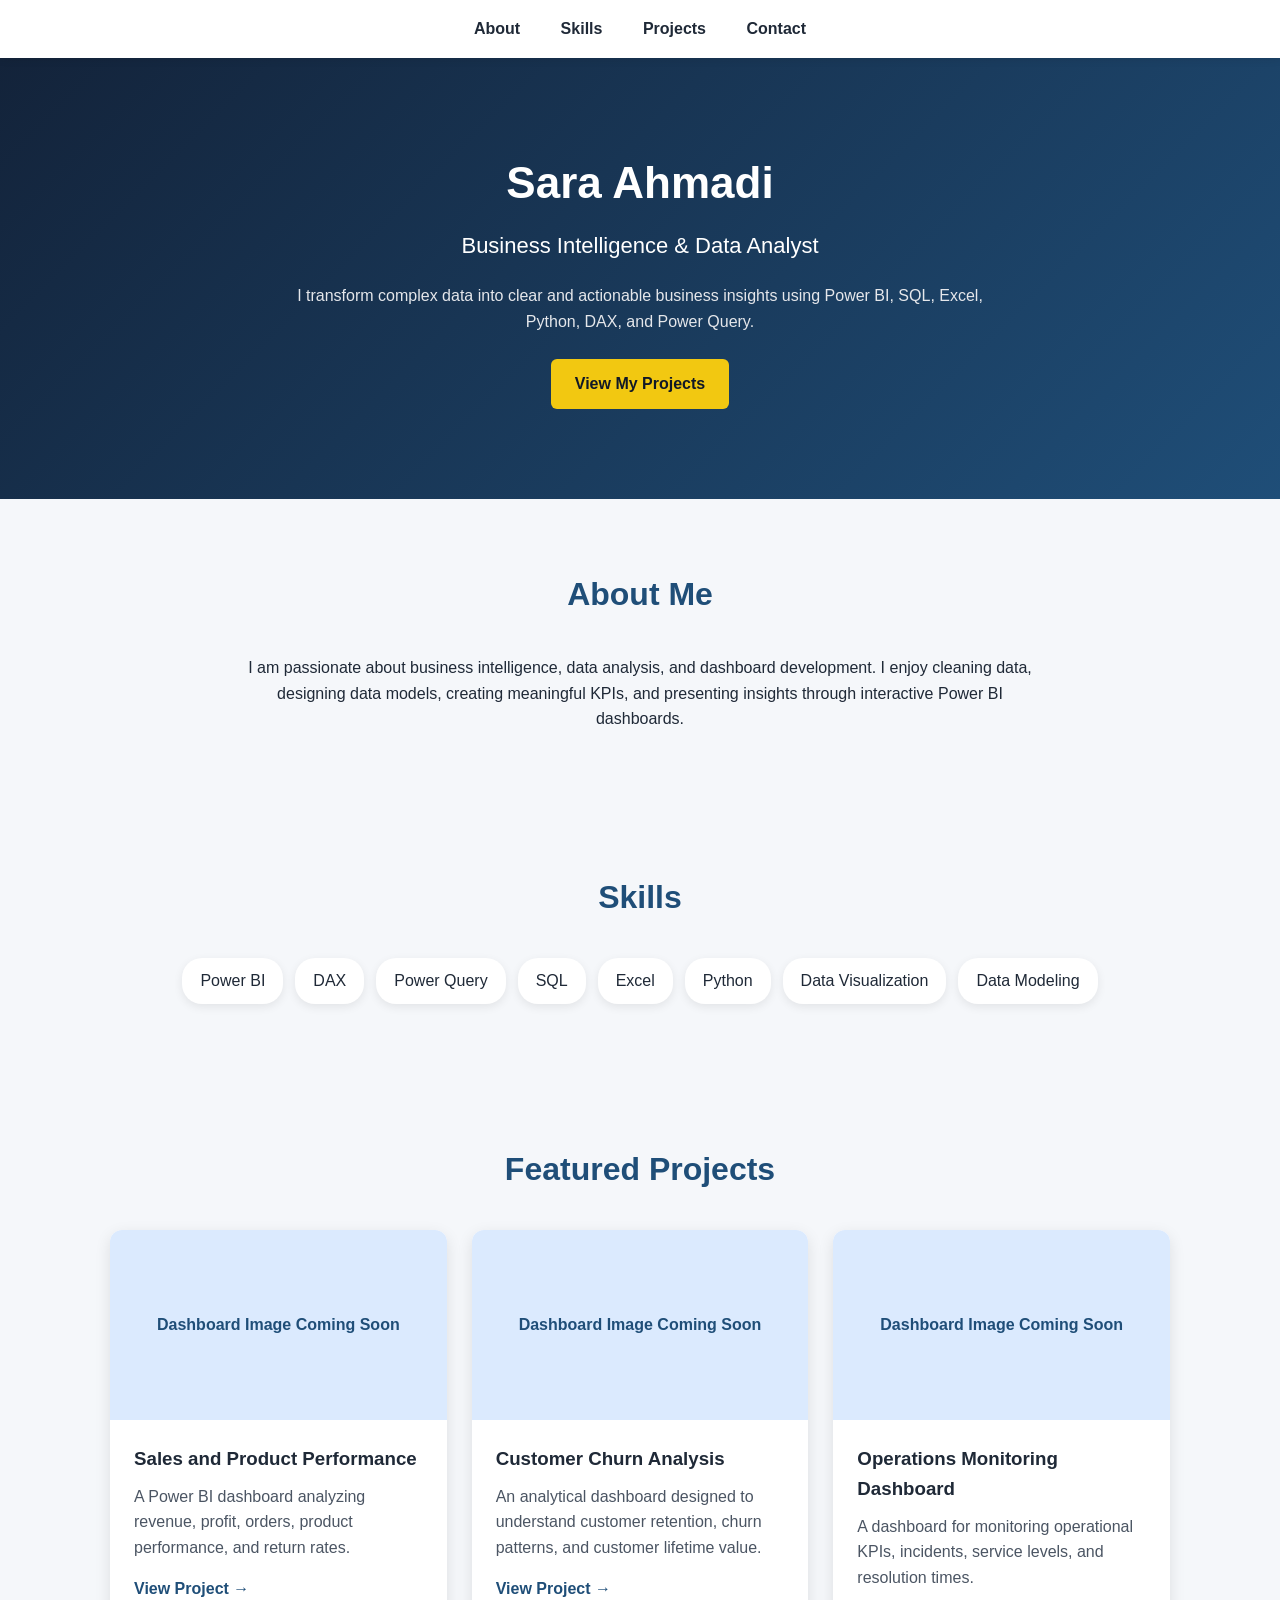
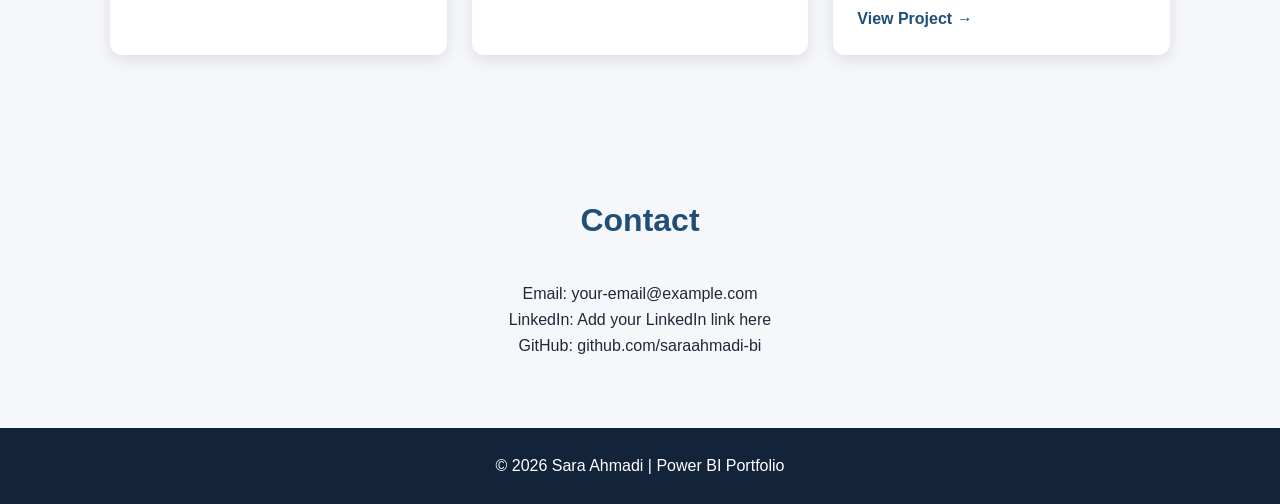
==== index.html @ d322aa4c "Add files via upload" ====
<!DOCTYPE html>
<html lang="en">
<head>
  <meta charset="UTF-8" />
  <meta name="viewport" content="width=device-width, initial-scale=1.0" />

  <title>Sara Ahmadi | Power BI Portfolio</title>

  <style>
    * {
      box-sizing: border-box;
      margin: 0;
      padding: 0;
    }

    body {
      font-family: Arial, sans-serif;
      line-height: 1.6;
      background: #f5f7fa;
      color: #1f2937;
    }

    header {
      background: linear-gradient(135deg, #13233a, #1f4e78);
      color: white;
      text-align: center;
      padding: 90px 20px;
    }

    header h1 {
      font-size: 44px;
      margin-bottom: 10px;
    }

    header h2 {
      font-size: 22px;
      font-weight: normal;
      margin-bottom: 20px;
    }

    header p {
      max-width: 700px;
      margin: auto;
      color: #e5e7eb;
    }

    .button {
      display: inline-block;
      margin-top: 25px;
      padding: 12px 24px;
      background: #f2c811;
      color: #111827;
      text-decoration: none;
      border-radius: 6px;
      font-weight: bold;
    }

    nav {
      background: white;
      padding: 16px;
      text-align: center;
      position: sticky;
      top: 0;
      box-shadow: 0 2px 8px rgba(0, 0, 0, 0.08);
    }

    nav a {
      color: #1f2937;
      text-decoration: none;
      margin: 0 18px;
      font-weight: bold;
    }

    section {
      max-width: 1100px;
      margin: auto;
      padding: 70px 20px;
    }

    section h2 {
      text-align: center;
      font-size: 32px;
      margin-bottom: 35px;
      color: #1f4e78;
    }

    .about {
      max-width: 800px;
      margin: auto;
      text-align: center;
    }

    .skills {
      display: flex;
      flex-wrap: wrap;
      justify-content: center;
      gap: 12px;
    }

    .skill {
      background: white;
      padding: 10px 18px;
      border-radius: 20px;
      box-shadow: 0 3px 10px rgba(0, 0, 0, 0.08);
    }

    .projects {
      display: grid;
      grid-template-columns: repeat(auto-fit, minmax(280px, 1fr));
      gap: 25px;
    }

    .project-card {
      background: white;
      border-radius: 12px;
      overflow: hidden;
      box-shadow: 0 5px 16px rgba(0, 0, 0, 0.1);
      transition: transform 0.2s;
    }

    .project-card:hover {
      transform: translateY(-5px);
    }

    .project-image {
      height: 190px;
      background: #dbeafe;
      display: flex;
      align-items: center;
      justify-content: center;
      color: #1f4e78;
      font-weight: bold;
    }

    .project-content {
      padding: 24px;
    }

    .project-content h3 {
      margin-bottom: 10px;
    }

    .project-content p {
      margin-bottom: 15px;
      color: #4b5563;
    }

    .project-link {
      color: #1f4e78;
      text-decoration: none;
      font-weight: bold;
    }

    .contact {
      text-align: center;
    }

    footer {
      background: #13233a;
      color: white;
      text-align: center;
      padding: 25px;
    }

    @media (max-width: 600px) {
      header h1 {
        font-size: 34px;
      }

      nav a {
        display: inline-block;
        margin: 7px;
      }
    }
  </style>
</head>

<body>

  <nav>
    <a href="#about">About</a>
    <a href="#skills">Skills</a>
    <a href="#projects">Projects</a>
    <a href="#contact">Contact</a>
  </nav>

  <header>
    <h1>Sara Ahmadi</h1>
    <h2>Business Intelligence & Data Analyst</h2>

    <p>
      I transform complex data into clear and actionable business insights
      using Power BI, SQL, Excel, Python, DAX, and Power Query.
    </p>

    <a class="button" href="#projects">View My Projects</a>
  </header>

  <section id="about">
    <h2>About Me</h2>

    <div class="about">
      <p>
        I am passionate about business intelligence, data analysis, and
        dashboard development. I enjoy cleaning data, designing data models,
        creating meaningful KPIs, and presenting insights through interactive
        Power BI dashboards.
      </p>
    </div>
  </section>

  <section id="skills">
    <h2>Skills</h2>

    <div class="skills">
      <span class="skill">Power BI</span>
      <span class="skill">DAX</span>
      <span class="skill">Power Query</span>
      <span class="skill">SQL</span>
      <span class="skill">Excel</span>
      <span class="skill">Python</span>
      <span class="skill">Data Visualization</span>
      <span class="skill">Data Modeling</span>
    </div>
  </section>

  <section id="projects">
    <h2>Featured Projects</h2>

    <div class="projects">

      <div class="project-card">
        <div class="project-image">
          Dashboard Image Coming Soon
        </div>

        <div class="project-content">
          <h3>Sales and Product Performance</h3>

          <p>
            A Power BI dashboard analyzing revenue, profit, orders,
            product performance, and return rates.
          </p>

          <a class="project-link" href="#">
            View Project →
          </a>
        </div>
      </div>

      <div class="project-card">
        <div class="project-image">
          Dashboard Image Coming Soon
        </div>

        <div class="project-content">
          <h3>Customer Churn Analysis</h3>

          <p>
            An analytical dashboard designed to understand customer retention,
            churn patterns, and customer lifetime value.
          </p>

          <a class="project-link" href="#">
            View Project →
          </a>
        </div>
      </div>

      <div class="project-card">
        <div class="project-image">
          Dashboard Image Coming Soon
        </div>

        <div class="project-content">
          <h3>Operations Monitoring Dashboard</h3>

          <p>
            A dashboard for monitoring operational KPIs, incidents,
            service levels, and resolution times.
          </p>

          <a class="project-link" href="#">
            View Project →
          </a>
        </div>
      </div>

    </div>
  </section>

  <section id="contact">
    <h2>Contact</h2>

    <div class="contact">
      <p>Email: your-email@example.com</p>
      <p>LinkedIn: Add your LinkedIn link here</p>
      <p>GitHub: github.com/saraahmadi-bi</p>
    </div>
  </section>

  <footer>
    <p>© 2026 Sara Ahmadi | Power BI Portfolio</p>
  </footer>

</body>
</html>
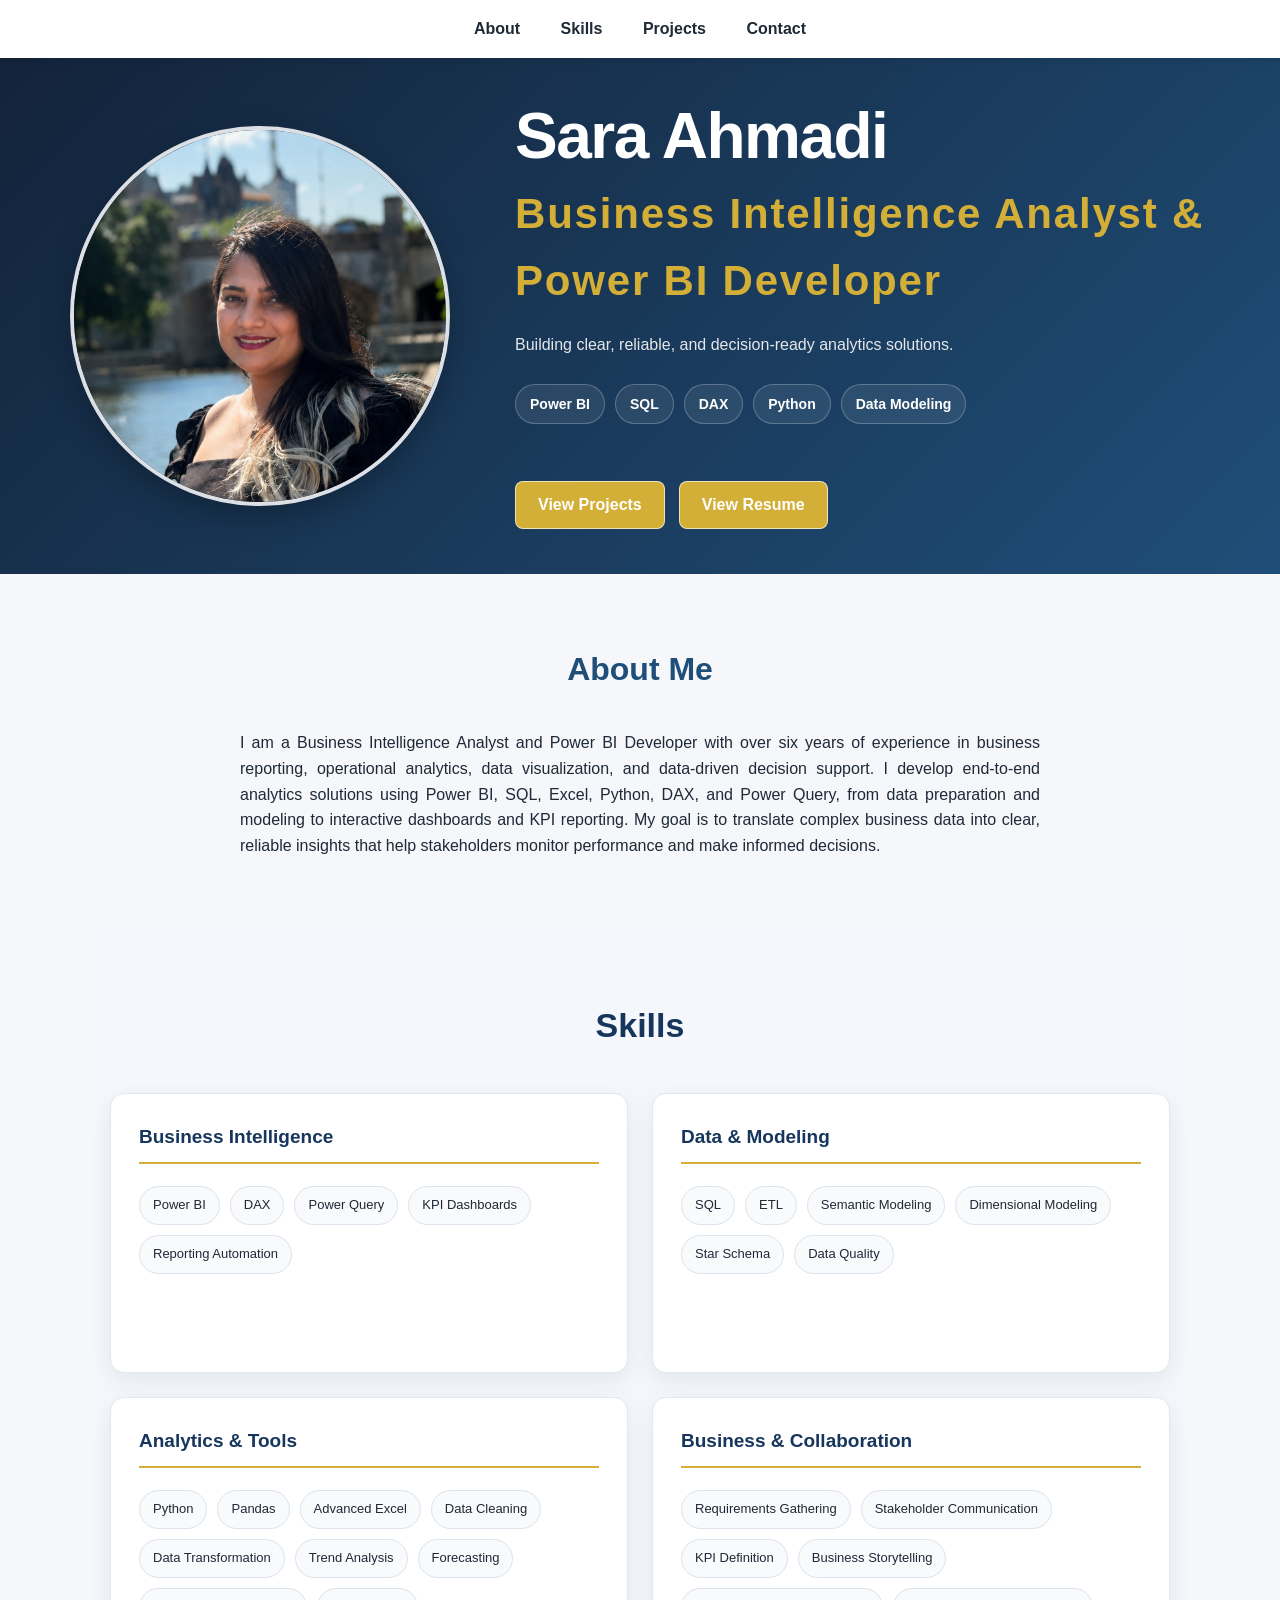
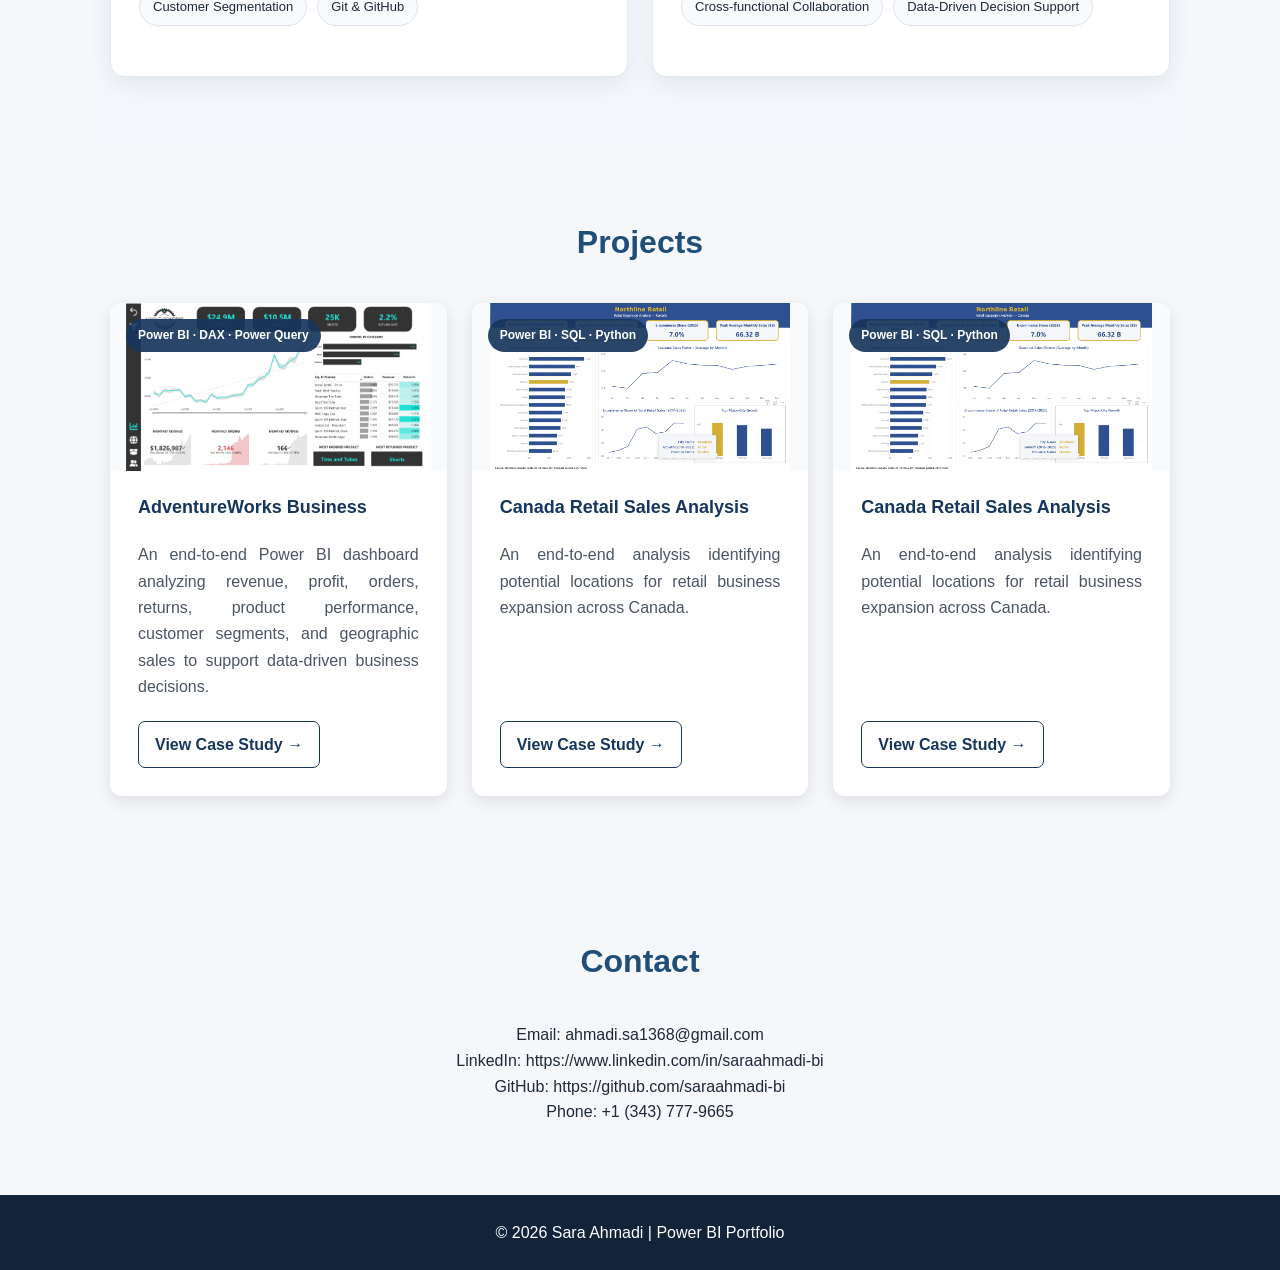
==== commit 9162bb8f: "Update portfolio design and add featured projects" ====
--- a/index.html
+++ b/index.html
@@ -3,176 +3,8 @@
 <head>
   <meta charset="UTF-8" />
   <meta name="viewport" content="width=device-width, initial-scale=1.0" />
-
+  <link rel="stylesheet" href="css/style.css">
   <title>Sara Ahmadi | Power BI Portfolio</title>
-
-  <style>
-    * {
-      box-sizing: border-box;
-      margin: 0;
-      padding: 0;
-    }
-
-    body {
-      font-family: Arial, sans-serif;
-      line-height: 1.6;
-      background: #f5f7fa;
-      color: #1f2937;
-    }
-
-    header {
-      background: linear-gradient(135deg, #13233a, #1f4e78);
-      color: white;
-      text-align: center;
-      padding: 90px 20px;
-    }
-
-    header h1 {
-      font-size: 44px;
-      margin-bottom: 10px;
-    }
-
-    header h2 {
-      font-size: 22px;
-      font-weight: normal;
-      margin-bottom: 20px;
-    }
-
-    header p {
-      max-width: 700px;
-      margin: auto;
-      color: #e5e7eb;
-    }
-
-    .button {
-      display: inline-block;
-      margin-top: 25px;
-      padding: 12px 24px;
-      background: #f2c811;
-      color: #111827;
-      text-decoration: none;
-      border-radius: 6px;
-      font-weight: bold;
-    }
-
-    nav {
-      background: white;
-      padding: 16px;
-      text-align: center;
-      position: sticky;
-      top: 0;
-      box-shadow: 0 2px 8px rgba(0, 0, 0, 0.08);
-    }
-
-    nav a {
-      color: #1f2937;
-      text-decoration: none;
-      margin: 0 18px;
-      font-weight: bold;
-    }
-
-    section {
-      max-width: 1100px;
-      margin: auto;
-      padding: 70px 20px;
-    }
-
-    section h2 {
-      text-align: center;
-      font-size: 32px;
-      margin-bottom: 35px;
-      color: #1f4e78;
-    }
-
-    .about {
-      max-width: 800px;
-      margin: auto;
-      text-align: center;
-    }
-
-    .skills {
-      display: flex;
-      flex-wrap: wrap;
-      justify-content: center;
-      gap: 12px;
-    }
-
-    .skill {
-      background: white;
-      padding: 10px 18px;
-      border-radius: 20px;
-      box-shadow: 0 3px 10px rgba(0, 0, 0, 0.08);
-    }
-
-    .projects {
-      display: grid;
-      grid-template-columns: repeat(auto-fit, minmax(280px, 1fr));
-      gap: 25px;
-    }
-
-    .project-card {
-      background: white;
-      border-radius: 12px;
-      overflow: hidden;
-      box-shadow: 0 5px 16px rgba(0, 0, 0, 0.1);
-      transition: transform 0.2s;
-    }
-
-    .project-card:hover {
-      transform: translateY(-5px);
-    }
-
-    .project-image {
-      height: 190px;
-      background: #dbeafe;
-      display: flex;
-      align-items: center;
-      justify-content: center;
-      color: #1f4e78;
-      font-weight: bold;
-    }
-
-    .project-content {
-      padding: 24px;
-    }
-
-    .project-content h3 {
-      margin-bottom: 10px;
-    }
-
-    .project-content p {
-      margin-bottom: 15px;
-      color: #4b5563;
-    }
-
-    .project-link {
-      color: #1f4e78;
-      text-decoration: none;
-      font-weight: bold;
-    }
-
-    .contact {
-      text-align: center;
-    }
-
-    footer {
-      background: #13233a;
-      color: white;
-      text-align: center;
-      padding: 25px;
-    }
-
-    @media (max-width: 600px) {
-      header h1 {
-        font-size: 34px;
-      }
-
-      nav a {
-        display: inline-block;
-        margin: 7px;
-      }
-    }
-  </style>
 </head>
 
 <body>
@@ -184,107 +16,268 @@
     <a href="#contact">Contact</a>
   </nav>
 
-  <header>
-    <h1>Sara Ahmadi</h1>
-    <h2>Business Intelligence & Data Analyst</h2>
-
-    <p>
-      I transform complex data into clear and actionable business insights
-      using Power BI, SQL, Excel, Python, DAX, and Power Query.
-    </p>
-
-    <a class="button" href="#projects">View My Projects</a>
-  </header>
+<header class="hero">
+  <div class="hero-container">
+
+    <div class="hero-image">
+      <img
+        src="assets/images/profile.png"
+        alt="Sara Ahmadi"
+      >
+    </div>
+
+    <div class="hero-content">
+  
+
+  <!-- <h1>Sara Ahmadi</h1>
+
+    <span class="hero-label">Business Intelligence Analyst & Power BI Developer</span>
+  <p class="hero-description">
+    I am a Business Intelligence professional with 6+ years of experience
+    transforming operational, product, sales, and customer data into clear,
+    decision-ready insights.
+  </p>
+
+  <p class="hero-description secondary">
+    I build automated Power BI dashboards, semantic models, DAX measures,
+    and reliable reporting solutions using SQL, Excel, Python, and Power Query.
+  </p>
+
+  <div class="hero-skills">
+    <span>Power BI</span>
+    <span>SQL</span>
+    <span>DAX</span>
+    <span>Python</span>
+    <span>Data Modeling</span>
+  </div> -->
+<h1>Sara Ahmadi</h1>
+
+    <span class="hero-label">Business Intelligence Analyst & Power BI Developer</span>
+
+  <p class="hero-tagline">
+    Building clear, reliable, and decision-ready analytics solutions.
+  </p>
+
+ <!--  <div class="hero-contact">
+    <a href="mailto:your-email@example.com">
+      Email
+    </a>
+
+    <a
+      href="YOUR_LINKEDIN_URL"
+      target="_blank"
+      rel="noopener noreferrer"
+    >
+      LinkedIn
+    </a>
+
+    <a
+      href="https://github.com/saraahmadi-bi"
+      target="_blank"
+      rel="noopener noreferrer"
+    >
+      GitHub
+    </a>
+
+    <span>Ottawa, Canada</span>
+  </div>
+ -->
+  <div class="hero-skills">
+    <span>Power BI</span>
+    <span>SQL</span>
+    <span>DAX</span>
+    <span>Python</span>
+    <span>Data Modeling</span>
+  </div>
+  <div class="hero-actions">
+    <a class="button primary-button" href="#projects">
+      View Projects
+    </a>
+
+    <a
+      class="button secondary-button"
+      href="assets/resume/Sara-Ahmadi-Resume.pdf"
+      target="_blank"
+    >
+      View Resume
+    </a>
+  </div>
+</div>
+  </div>
+  
+</header>
 
   <section id="about">
     <h2>About Me</h2>
 
     <div class="about">
       <p>
-        I am passionate about business intelligence, data analysis, and
-        dashboard development. I enjoy cleaning data, designing data models,
-        creating meaningful KPIs, and presenting insights through interactive
-        Power BI dashboards.
+        I am a Business Intelligence Analyst and Power BI Developer with over
+  six years of experience in business reporting, operational analytics,
+  data visualization, and data-driven decision support. I develop end-to-end
+  analytics solutions using Power BI, SQL, Excel, Python, DAX, and Power Query,
+  from data preparation and modeling to interactive dashboards and KPI reporting.
+  My goal is to translate complex business data into clear, reliable insights
+  that help stakeholders monitor performance and make informed decisions.
       </p>
     </div>
   </section>
 
-  <section id="skills">
-    <h2>Skills</h2>
-
-    <div class="skills">
-      <span class="skill">Power BI</span>
-      <span class="skill">DAX</span>
-      <span class="skill">Power Query</span>
-      <span class="skill">SQL</span>
-      <span class="skill">Excel</span>
-      <span class="skill">Python</span>
-      <span class="skill">Data Visualization</span>
-      <span class="skill">Data Modeling</span>
-    </div>
-  </section>
+<section id="skills">
+  <h2>Skills</h2>
+
+  <div class="skill-grid" >
+    <div class="skill-category">
+      <h3>Business Intelligence</h3>
+
+      <div class="skill-list">
+        <span>Power BI</span>
+        <span>DAX</span>
+        <span>Power Query</span>
+        <span>KPI Dashboards</span>
+        <span>Reporting Automation</span>
+      </div>
+    </div>
+
+    <div class="skill-category">
+      <h3>Data & Modeling</h3>
+
+      <div class="skill-list">
+        <span>SQL</span>
+        <span>ETL</span>
+        <span>Semantic Modeling</span>
+        <span>Dimensional Modeling</span>
+        <span>Star Schema</span>
+        <span>Data Quality</span>
+      </div>
+    </div>
+
+     <div class="skill-category">
+    <h3>Analytics & Tools</h3>
+
+    <div class="skill-list">
+      <span>Python</span>
+      <span>Pandas</span>
+      <span>Advanced Excel</span>
+      <span>Data Cleaning</span>
+      <span>Data Transformation</span>
+      <span>Trend Analysis</span>
+      <span>Forecasting</span>
+      <span>Customer Segmentation</span>
+      <span>Git & GitHub</span>
+    </div>
+  </div>
+
+  <div class="skill-category">
+    <h3>Business & Collaboration</h3>
+
+    <div class="skill-list">
+      <span>Requirements Gathering</span>
+      <span>Stakeholder Communication</span>
+      <span>KPI Definition</span>
+      <span>Business Storytelling</span>
+      <span>Cross-functional Collaboration</span>
+      <span>Data-Driven Decision Support</span>
+    </div>
+  </div>
+  </div>
+</section>
 
   <section id="projects">
-    <h2>Featured Projects</h2>
+    <h2>Projects</h2>
 
     <div class="projects">
-
-      <div class="project-card">
-        <div class="project-image">
-          Dashboard Image Coming Soon
-        </div>
+       <article class="project-card">
+        <a
+          class="project-preview"
+          href="projects/canada-retail-sales.html"
+        >
+          <img
+            src="assets/images/Advanture.png"
+            alt="Canada Retail Sales Power BI dashboard"
+          >
+
+          <span class="project-type">Power BI · DAX · Power Query</span>
+        </a>
 
         <div class="project-content">
-          <h3>Sales and Product Performance</h3>
-
-          <p>
-            A Power BI dashboard analyzing revenue, profit, orders,
-            product performance, and return rates.
+          <h3> AdventureWorks Business</h3>
+
+          <p lang="en">
+            An end-to-end Power BI dashboard analyzing revenue, profit, orders,
+returns, product performance, customer segments, and geographic sales
+to support data-driven business decisions.
           </p>
 
-          <a class="project-link" href="#">
-            View Project →
+          <a
+            class="project-link"
+            href="projects/canada-retail-sales.html"
+          >
+            View Case Study →
           </a>
         </div>
-      </div>
-
-      <div class="project-card">
-        <div class="project-image">
-          Dashboard Image Coming Soon
-        </div>
+      </article>
+      <article class="project-card">
+        <a
+          class="project-preview"
+          href="projects/canada-retail-sales.html"
+        >
+          <img
+            src="assets/images/power-bi-dashboard.png"
+            alt="Canada Retail Sales Power BI dashboard"
+          >
+
+          <span class="project-type">Power BI · SQL · Python</span>
+        </a>
 
         <div class="project-content">
-          <h3>Customer Churn Analysis</h3>
+          <h3>Canada Retail Sales Analysis</h3>
 
           <p>
-            An analytical dashboard designed to understand customer retention,
-            churn patterns, and customer lifetime value.
+            An end-to-end analysis identifying potential locations for
+            retail business expansion across Canada.
           </p>
 
-          <a class="project-link" href="#">
-            View Project →
+          <a
+            class="project-link"
+            href="projects/canada-retail-sales.html"
+          >
+            View Case Study →
           </a>
         </div>
-      </div>
-
-      <div class="project-card">
-        <div class="project-image">
-          Dashboard Image Coming Soon
-        </div>
+      </article>
+     
+      <article class="project-card">
+        <a
+          class="project-preview"
+          href="projects/canada-retail-sales.html"
+        >
+          <img
+            src="assets/images/power-bi-dashboard.png"
+            alt="Canada Retail Sales Power BI dashboard"
+          >
+
+          <span class="project-type">Power BI · SQL · Python</span>
+        </a>
 
         <div class="project-content">
-          <h3>Operations Monitoring Dashboard</h3>
+          <h3>Canada Retail Sales Analysis</h3>
 
           <p>
-            A dashboard for monitoring operational KPIs, incidents,
-            service levels, and resolution times.
+            An end-to-end analysis identifying potential locations for
+            retail business expansion across Canada.
           </p>
 
-          <a class="project-link" href="#">
-            View Project →
+          <a
+            class="project-link"
+            href="projects/canada-retail-sales.html"
+          >
+            View Case Study →
           </a>
         </div>
-      </div>
+      </article>
+
+   
 
     </div>
   </section>
@@ -293,9 +286,10 @@
     <h2>Contact</h2>
 
     <div class="contact">
-      <p>Email: your-email@example.com</p>
-      <p>LinkedIn: Add your LinkedIn link here</p>
-      <p>GitHub: github.com/saraahmadi-bi</p>
+      <p>Email: ahmadi.sa1368@gmail.com</p>
+      <p>LinkedIn: https://www.linkedin.com/in/saraahmadi-bi</p>
+      <p>GitHub: https://github.com/saraahmadi-bi</p>
+      <p>Phone: +1 (343) 777-9665</p>
     </div>
   </section>
 
--- a/css/style.css
+++ b/css/style.css
@@ -0,0 +1,438 @@
+    * {
+      box-sizing: border-box;
+      margin: 0;
+      padding: 0;
+    }
+
+    body {
+      font-family: Arial, sans-serif;
+      line-height: 1.6;
+      background: #f5f7fa;
+      color: #1f2937;
+    }
+
+    header {
+      background: linear-gradient(135deg, #13233a, #1f4e78);
+      color: white;
+      text-align: center;
+      padding: 90px 20px;
+    }
+
+    header h1 {
+      font-size: 44px;
+      margin-bottom: 10px;
+    }
+
+    header h2 {
+      font-size: 22px;
+      font-weight: normal;
+      margin-bottom: 20px;
+    }
+
+    header p {
+/*       max-width: 700px;
+ */      margin: auto;
+      color: #e5e7eb;
+    }
+
+    .button {
+      display: inline-block;
+      margin-top: 25px;
+      padding: 12px 24px;
+      background: #f2c811;
+      color: #111827;
+      text-decoration: none;
+      border-radius: 6px;
+      font-weight: bold;
+    }
+
+    nav {
+      background: white;
+      padding: 16px;
+      text-align: center;
+      position: sticky;
+      top: 0;
+      box-shadow: 0 2px 8px rgba(0, 0, 0, 0.08);
+    }
+
+    nav a {
+      color: #1f2937;
+      text-decoration: none;
+      margin: 0 18px;
+      font-weight: bold;
+    }
+
+    section {
+      max-width: 1100px;
+      margin: auto;
+      padding: 70px 20px;
+    }
+
+    section h2 {
+      text-align: center;
+      font-size: 32px;
+      margin-bottom: 35px;
+      color: #1f4e78;
+    }
+
+    .about {
+      max-width: 800px;
+      margin: auto;
+      text-align: justify;
+    }
+
+ /*    .skills {
+      display: flex;
+      flex-wrap: wrap;
+      justify-content: center;
+      gap: 12px;
+    }
+
+    .skill {
+      background: white;
+      padding: 10px 18px;
+      border-radius: 20px;
+      box-shadow: 0 3px 10px rgba(0, 0, 0, 0.08);
+    } */
+#skills {
+  padding: 70px 20px;
+  background: #f4f7fb;
+}
+
+#skills h2 {
+  margin-bottom: 40px;
+  text-align: center;
+  color: #17365d;
+  font-size: 34px;
+}
+
+.skill-grid {
+  width: min(1100px, 100%);
+  margin: 0 auto;
+  display: grid;
+  grid-template-columns: repeat(3, 1fr);
+  gap: 24px;
+}
+
+.skill-category {
+  padding: 28px;
+  background: #ffffff;
+  border: 1px solid #e2e8f0;
+  border-radius: 14px;
+  box-shadow: 0 8px 24px rgba(15, 23, 42, 0.07);
+}
+
+.skill-category h3 {
+  margin-bottom: 22px;
+  color: #17365d;
+  font-size: 19px;
+}
+
+.skill-list {
+  display: flex;
+  flex-wrap: wrap;
+  gap: 10px;
+}
+
+.skill-list span {
+  padding: 9px 14px;
+  background: #f3f6fa;
+  border: 1px solid #dbe3ec;
+  border-radius: 999px;
+  color: #1f2937;
+  font-size: 14px;
+  white-space: nowrap;
+}
+
+.skill-list span:hover {
+  background: #d4af37;
+  border-color: #d4af37;
+  color: #172f4f;
+}
+.skill-list span {
+  background: #f8fafc;
+  border: 1px solid #dbe3ec;
+  padding: 8px 13px;
+  font-size: 13px;
+}
+.skill-category {
+  min-height: 280px;
+}
+.skill-category h3 {
+  color: #17365d;
+  border-bottom: 2px solid #d4af37;
+  padding-bottom: 10px;
+}
+.skill-grid {
+  width: min(1100px, 100%);
+  margin: 0 auto;
+  display: grid;
+  grid-template-columns: repeat(2, 1fr);
+  gap: 24px;
+}
+.projects {
+  width: min(1200px, 100%);
+  margin: 0 auto;
+  display: grid;
+  grid-template-columns: repeat(auto-fit, minmax(320px, 1fr));
+  align-items: stretch;
+  gap: 25px;
+}
+
+.project-card {
+  height: 100%;
+  display: flex;
+  flex-direction: column;
+  overflow: hidden;
+  background: #ffffff;
+  border-radius: 12px;
+  box-shadow: 0 5px 16px rgba(0, 0, 0, 0.1);
+  transition:
+    transform 0.25s ease,
+    box-shadow 0.25s ease;
+}
+.project-card:hover {
+  transform: translateY(-5px);
+  box-shadow: 0 12px 28px rgba(0, 0, 0, 0.14);
+}
+
+.project-preview {
+  position: relative;
+  display: block;
+  width: 100%;
+  aspect-ratio: 16 / 8;
+  overflow: hidden;
+  background: #f8fafc;
+}
+
+.project-preview img {
+  width: 100%;
+  height: 100%;
+  display: block;
+  object-fit: contain;
+  object-position: center;
+}
+
+.project-card:hover .project-preview img {
+  transform: scale(1.02);
+}
+
+.project-type {
+  position: absolute;
+  top: 16px;
+  left: 16px;
+  padding: 7px 12px;
+  border-radius: 999px;
+  background: rgba(23, 54, 93, 0.92);
+  color: #ffffff;
+  font-size: 12px;
+  font-weight: 700;
+}
+.project-content {
+  flex: 1;
+  display: flex;
+  flex-direction: column;
+  padding: 24px 28px 28px;
+}
+
+.project-content h3 {
+  min-height: 35px;
+  margin: 0 0 12px;
+  color: #17365d;
+  font-size: 18px;
+  line-height: 1.35;
+}
+
+.project-content p {
+  margin: 0 0 20px;
+  color: #4b5563;
+  line-height: 1.65;
+
+  text-align: justify;
+  text-align-last: left;
+  text-justify: inter-word;
+
+
+  word-spacing: normal;
+  
+}
+.project-link {
+  align-self: flex-start;
+  margin-top: auto;
+  padding: 10px 16px;
+  border: 1px solid #17365d;
+  border-radius: 7px;
+  color: #17365d;
+  text-decoration: none;
+  font-weight: 700;
+}
+
+.project-link:hover {
+  background: #17365d;
+  color: #ffffff;
+}
+
+    .contact {
+      text-align: center;
+    }
+
+    footer {
+      background: #13233a;
+      color: white;
+      text-align: center;
+      padding: 25px;
+    }
+
+    @media (max-width: 600px) {
+      header h1 {
+        font-size: 34px;
+      }
+
+      nav a {
+        display: inline-block;
+        margin: 7px;
+      }
+    }
+
+.hero {
+  background: linear-gradient(135deg, #13233a, #1f4e78);
+  color: white;
+  padding: 45px 20px;
+}
+.hero-content {
+  /* max-width: 650px; */
+  text-align: left;
+}
+.hero-container {
+/*   width: min(92%, 1400px);
+ */  margin: 0 50px;
+  display: flex;
+  align-items: center;
+  justify-content: center;
+  gap: 65px;
+}
+.hero-label {
+  display: inline-block;
+  margin-bottom: 18px;
+  font-size: clamp(42px, 5vw, 25px);
+  font-weight: 700;
+  letter-spacing: 1.8px;
+  color: #D4AF37;
+}
+
+.hero-content h1 {
+  margin-bottom: 10px;
+  font-size: clamp(42px, 5vw, 64px);
+  line-height: 1.05;
+  letter-spacing: -1.5px;
+}
+
+/* .hero-content h2 {
+  max-width: 600px;
+  margin-bottom: 24px;
+  font-size: clamp(21px, 2.5vw, 28px);
+  font-weight: 500;
+  line-height: 1.4;
+  color: #e6b106;
+} */
+.hero-content h2 {
+  max-width: 720px;
+  margin-bottom: 24px;
+  font-size: clamp(24px, 2.5vw, 38px);
+  line-height: 1.25;
+  color: #ffffff;
+}
+
+/* .hero-description {
+  max-width: 620px;
+  margin: 12px 0;
+  font-size: 17px;
+  line-height: 1.75;
+  color: #e5e7eb;
+} */
+.hero-description {
+max-width: auto;
+ 
+ margin: 14px 0;
+  font-size: 17px;
+  line-height: 1.75;
+  color: #e2e8f0;
+}
+
+.hero-description.secondary {
+  margin: 14px 0;
+  font-size: 17px;
+  line-height: 1.75;
+  color: #e2e8f0;
+}
+
+.hero-skills {
+  display: flex;
+  flex-wrap: wrap;
+  gap: 10px;
+  margin-top: 26px;
+}
+
+.hero-skills span {
+  padding: 8px 14px;
+  border: 1px solid rgba(255, 255, 255, 0.24);
+  border-radius: 999px;
+  background: rgba(255, 255, 255, 0.08);
+  font-size: 14px;
+  font-weight: 600;
+  color: #ffffff;
+}
+
+.hero-actions {
+  display: flex;
+  flex-wrap: wrap;
+  gap: 14px;
+  margin-top: 32px;
+}
+
+.button {
+  display: inline-flex;
+  align-items: center;
+  justify-content: center;
+  min-height: 48px;
+  padding: 0 22px;
+  border-radius: 8px;
+  text-decoration: none;
+  font-weight: 700;
+  transition:
+    transform 0.2s ease,
+    background-color 0.2s ease,
+    border-color 0.2s ease;
+}
+
+.button:hover {
+  transform: translateY(-2px);
+}
+
+.secondary-button, .primary-button {
+  border: 1px solid rgba(255, 255, 255, 0.65);
+  color: #ffffff;
+  background: #D4AF37;
+}
+
+.secondary-button:hover, .primary-button:hover {
+  background: rgba(255, 255, 255, 0.1);
+  border-color: #ffffff;
+}
+
+
+.hero-image {
+  flex-shrink: 0;
+}
+
+.hero-image img {
+  width: 380px;
+  height: 380px;
+  display: block;
+  object-fit: cover;
+  object-position: center;
+  border-radius: 50%;
+  border: 4px solid rgba(255, 255, 255, 0.85);
+  box-shadow: 0 12px 30px rgba(0, 0, 0, 0.25);
+}
+
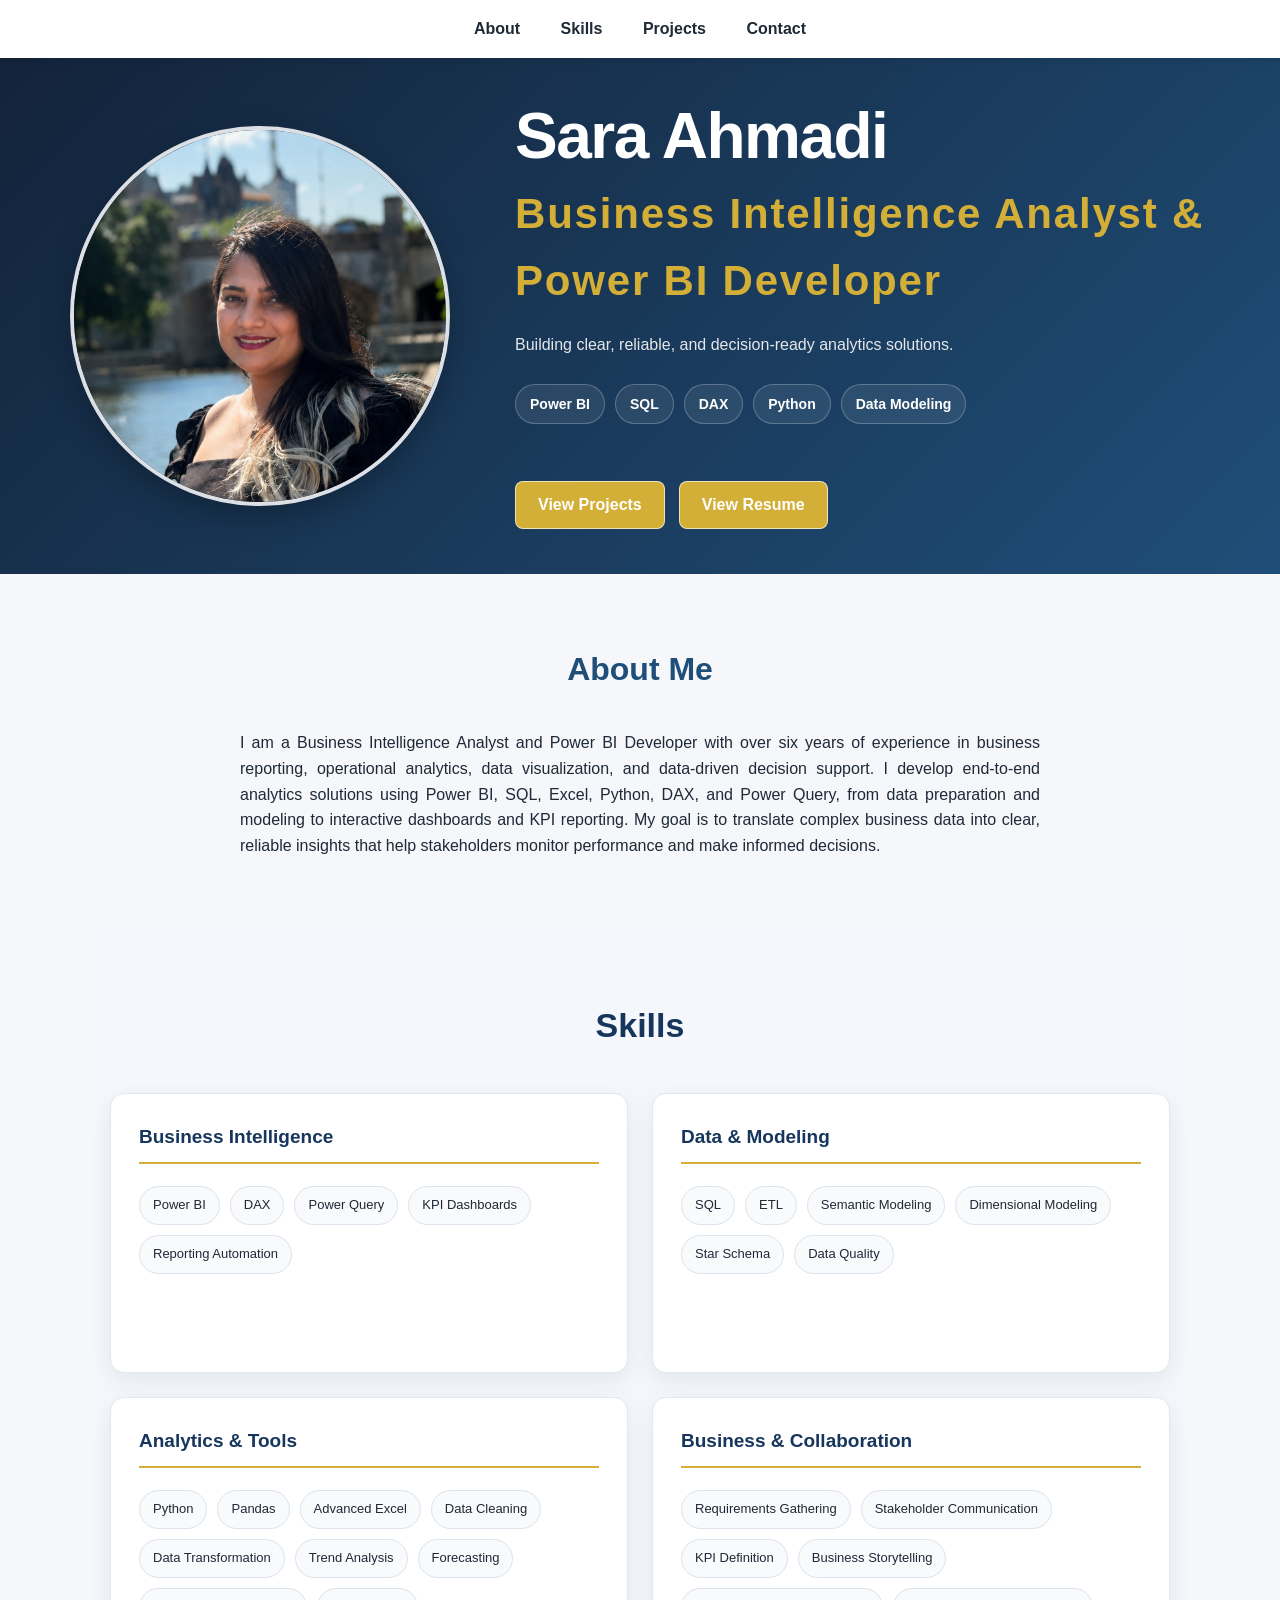
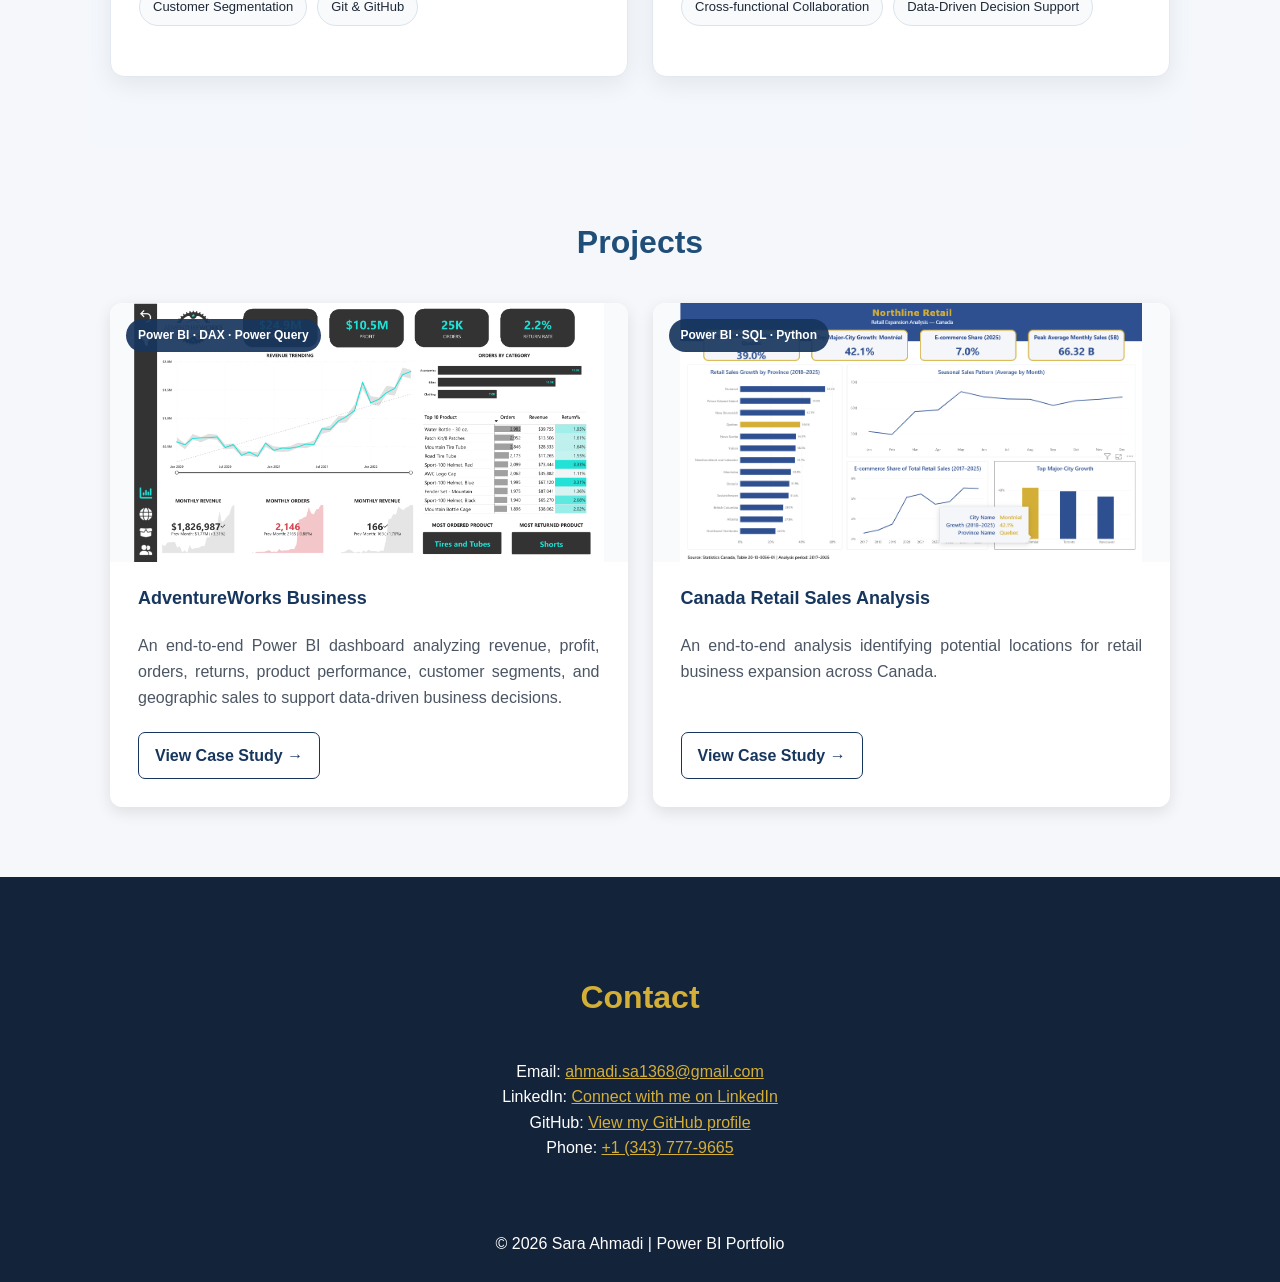
==== commit 0f0ecda2: "Add second pages" ====
--- a/index.html
+++ b/index.html
@@ -187,7 +187,7 @@
     <h2>Projects</h2>
 
     <div class="projects">
-       <article class="project-card">
+         <article class="project-card">
         <a
           class="project-preview"
           href="projects/canada-retail-sales.html"
@@ -211,7 +211,7 @@
 
           <a
             class="project-link"
-            href="projects/canada-retail-sales.html"
+            href="projects/adventureworks.html"
           >
             View Case Study →
           </a>
@@ -245,12 +245,11 @@
             View Case Study →
           </a>
         </div>
-      </article>
-     
-      <article class="project-card">
+     <!--  </article>
+          <article class="project-card">
         <a
           class="project-preview"
-          href="projects/canada-retail-sales.html"
+          href="projects/adventureworks.html"
         >
           <img
             src="assets/images/power-bi-dashboard.png"
@@ -270,32 +269,74 @@
 
           <a
             class="project-link"
-            href="projects/canada-retail-sales.html"
+            href="projects/adventureworks.html"
           >
             View Case Study →
           </a>
         </div>
-      </article>
+      </article> -->
+      
+<!--     <div class="badge-base LI-profile-badge" data-locale="en_US" data-size="large" data-theme="dark" data-type="HORIZONTAL" data-vanity="saraahmadi90" data-version="v1"><a class="badge-base__link LI-simple-link" href="https://ca.linkedin.com/in/saraahmadi90?trk=profile-badge">Sara Ahmadi</a></div>
+ -->              
 
    
 
     </div>
   </section>
 
-  <section id="contact">
-    <h2>Contact</h2>
-
-    <div class="contact">
-      <p>Email: ahmadi.sa1368@gmail.com</p>
-      <p>LinkedIn: https://www.linkedin.com/in/saraahmadi-bi</p>
-      <p>GitHub: https://github.com/saraahmadi-bi</p>
-      <p>Phone: +1 (343) 777-9665</p>
-    </div>
-  </section>
+
 
   <footer>
+    <section class="contact-section" id="contact">
+  <div class="case-container">
+    <h2 style="color: #d4af37;">Contact</h2>
+
+    <div class="contact-details">
+      <p>
+        Email:
+        <a href="mailto:ahmadi.sa1368@gmail.com" style="color: #d4af37;">
+          ahmadi.sa1368@gmail.com
+        </a>
+      </p>
+
+      <p>
+        LinkedIn:
+        <a
+          href="https://www.linkedin.com/in/saraahmadi-bi"
+          target="_blank"
+          rel="noopener noreferrer"
+          style="color: #d4af37;"
+        >
+          Connect with me on LinkedIn
+        </a>
+      </p>
+
+      <p>
+        GitHub:
+        <a
+          href="https://github.com/saraahmadi-bi"
+          target="_blank"
+          rel="noopener noreferrer" style="color: #d4af37;"
+        >
+          View my GitHub profile
+        </a>
+      </p>
+
+      <p>
+        Phone:
+        <a href="tel:+13437779665" style="color: #d4af37;">
+          +1 (343) 777-9665
+        </a>
+      </p>
+    </div>
+  </div>
+</section>
+
+
+
+
     <p>© 2026 Sara Ahmadi | Power BI Portfolio</p>
   </footer>
-
-</body>
+<!-- <script src="https://platform.linkedin.com/badges/js/profile.js" async defer type="text/javascript"></script>
+ --></body>
 </html>
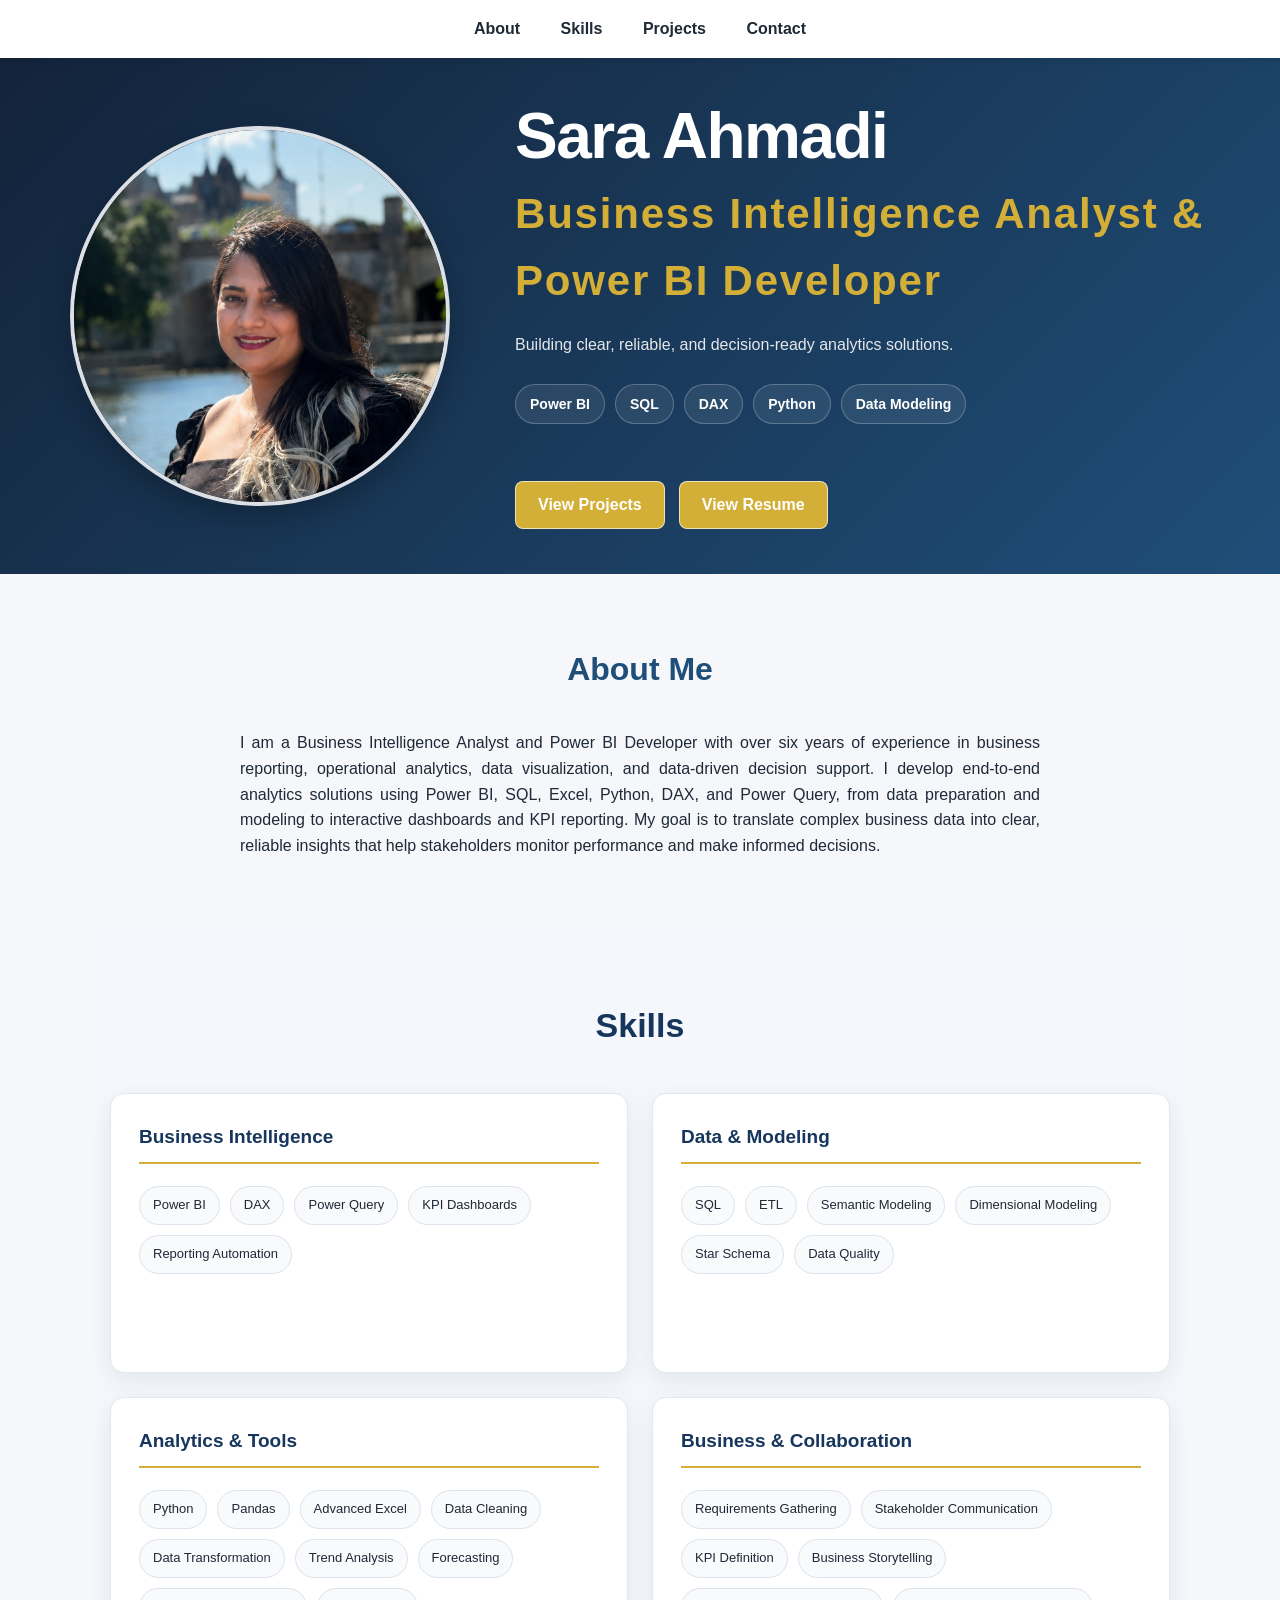
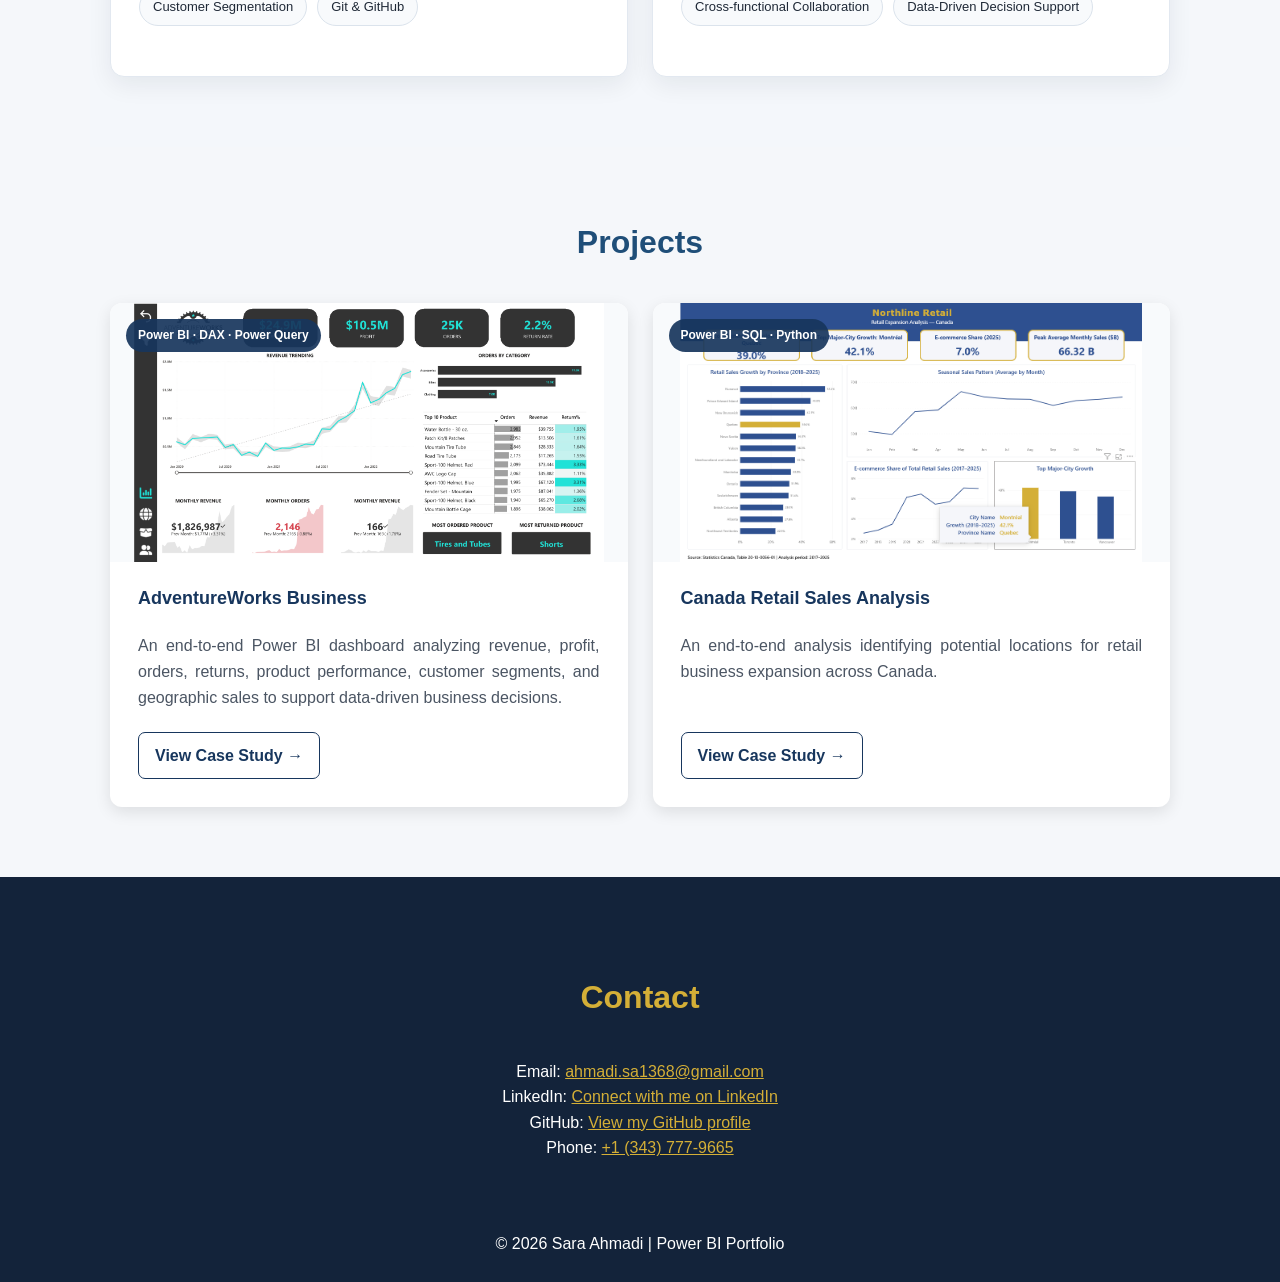
==== commit 0d3871e7: "add resume" ====
--- a/index.html
+++ b/index.html
@@ -96,7 +96,7 @@
 
     <a
       class="button secondary-button"
-      href="assets/resume/Sara-Ahmadi-Resume.pdf"
+      href="assets/resume/Sara_Ahmadi_BI_Analyst_Resume.pdf"
       target="_blank"
     >
       View Resume
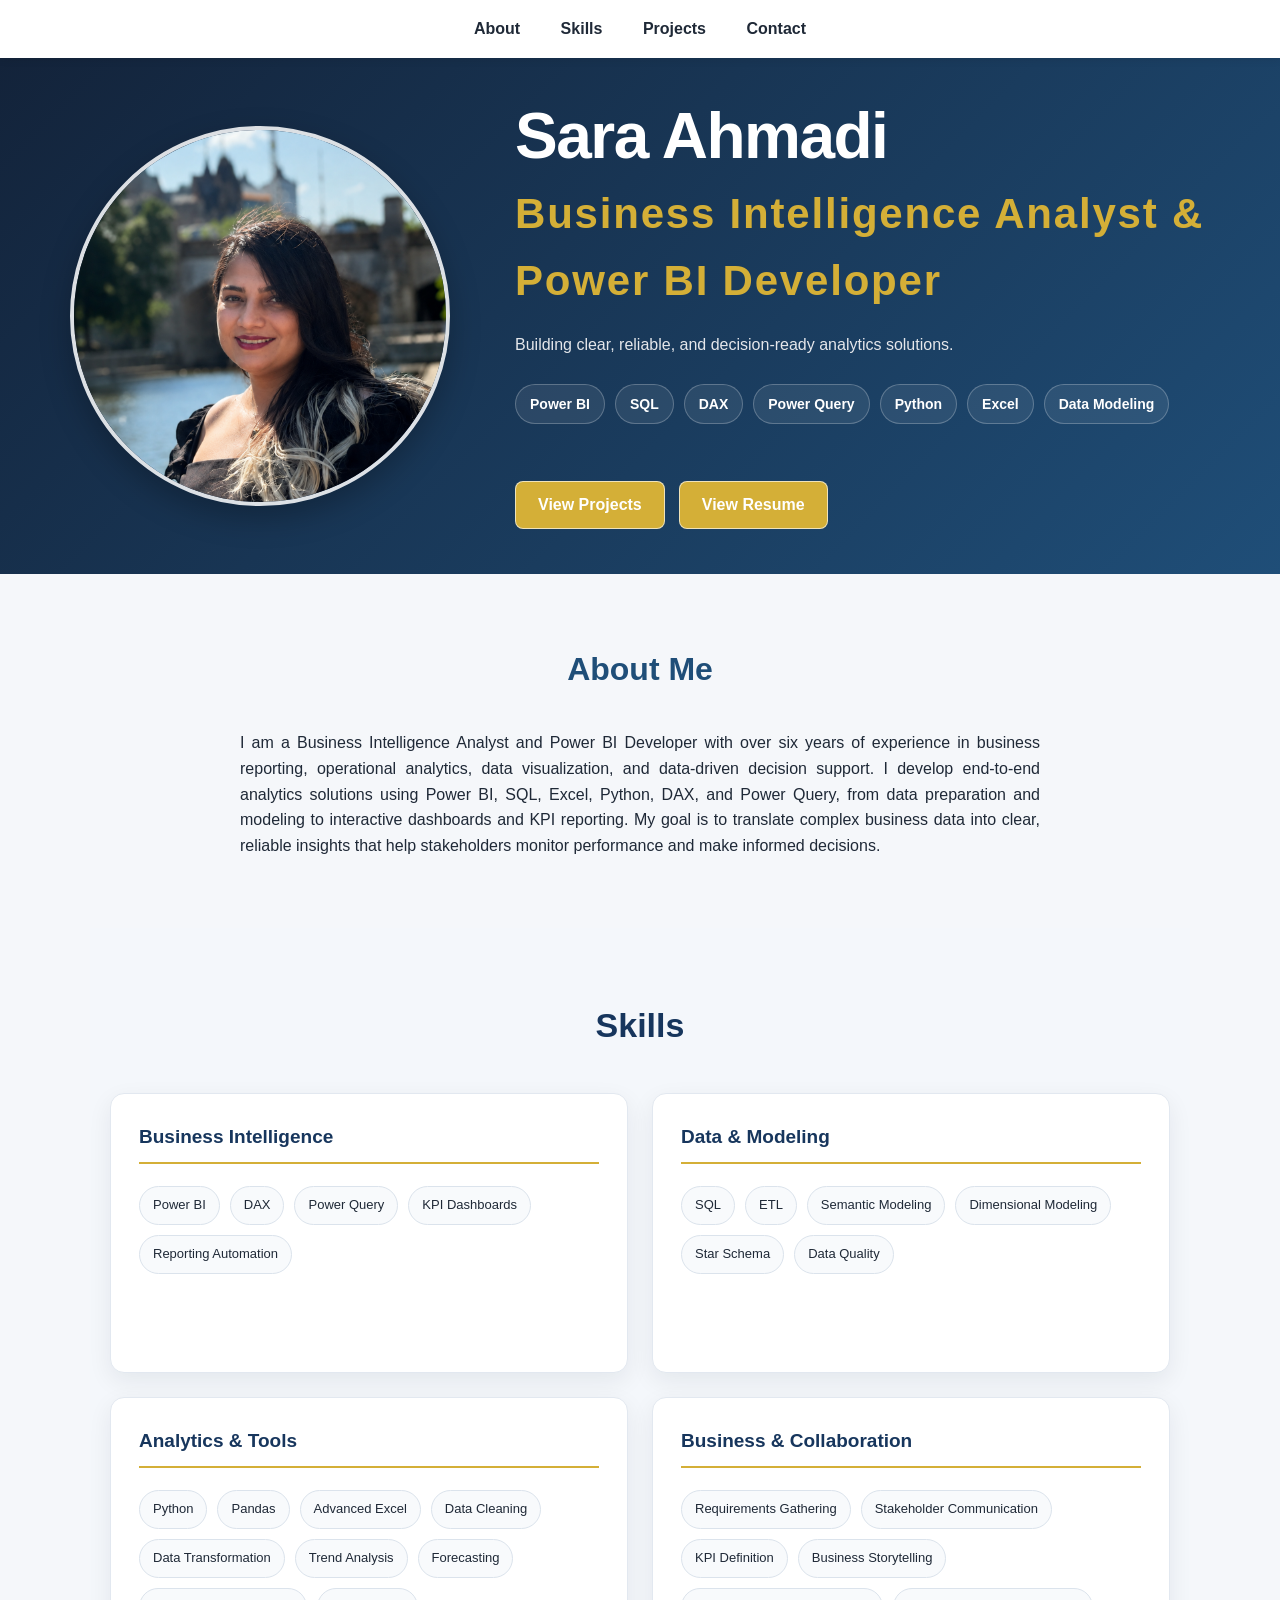
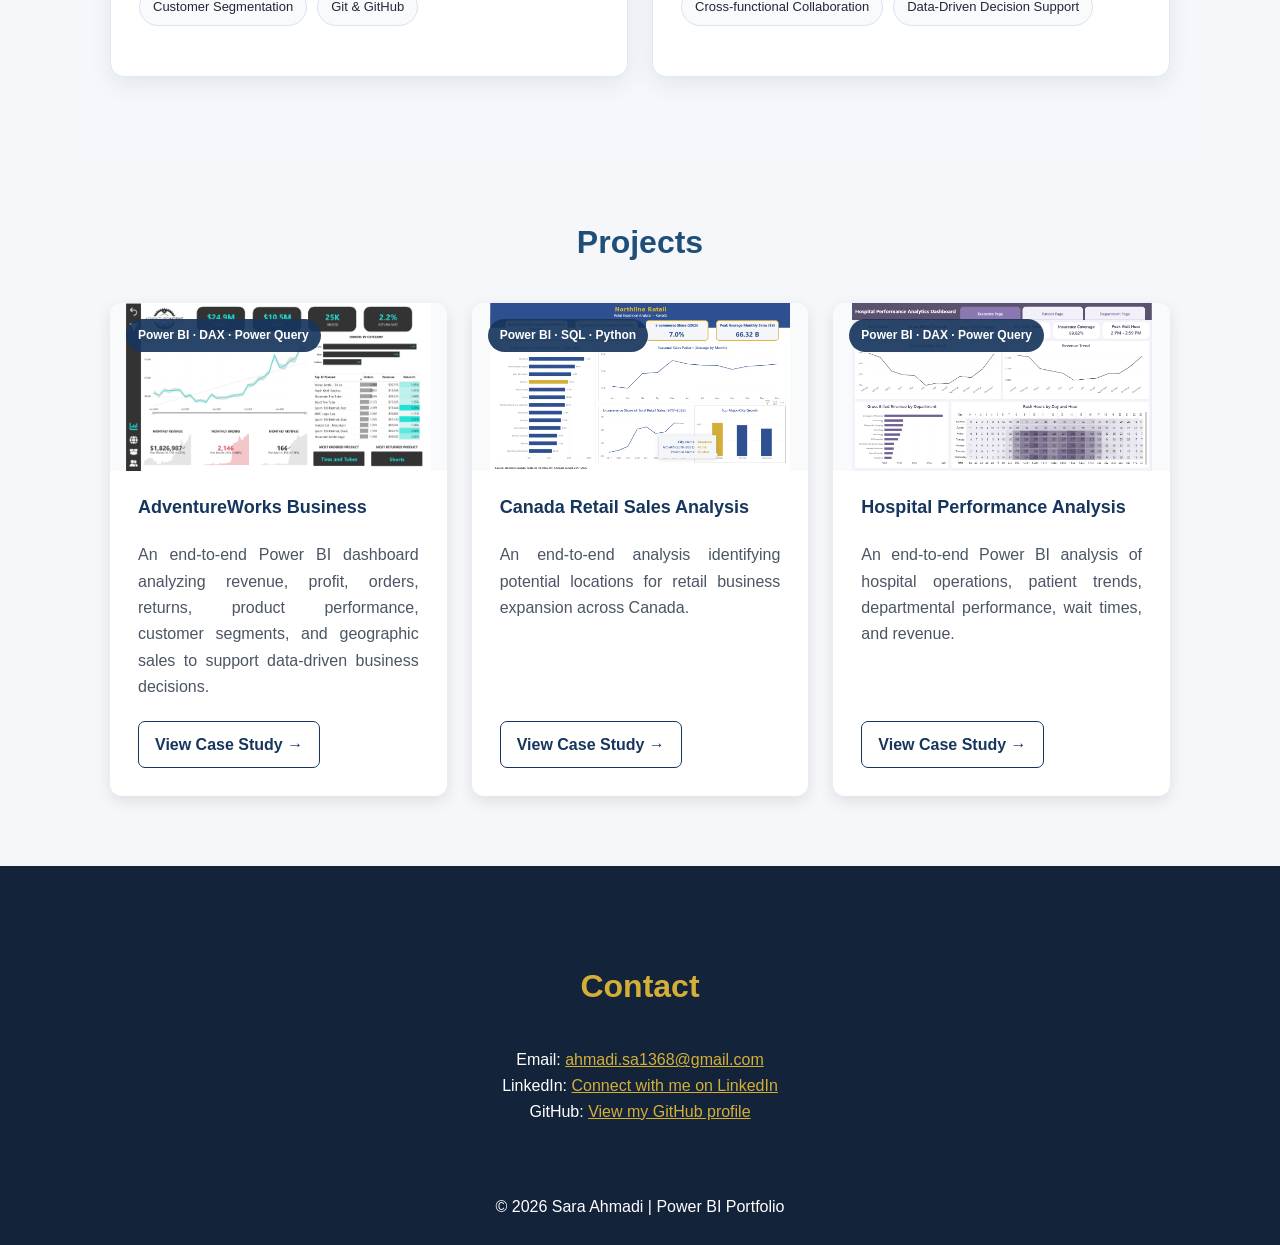
==== commit 0cafbbff: "new project" ====
--- a/index.html
+++ b/index.html
@@ -86,7 +86,9 @@
     <span>Power BI</span>
     <span>SQL</span>
     <span>DAX</span>
+    <span>Power Query</span>
     <span>Python</span>
+    <span>Excel</span>
     <span>Data Modeling</span>
   </div>
   <div class="hero-actions">
@@ -245,36 +247,35 @@
             View Case Study →
           </a>
         </div>
-     <!--  </article>
+    </article>
           <article class="project-card">
         <a
           class="project-preview"
           href="projects/adventureworks.html"
         >
           <img
-            src="assets/images/power-bi-dashboard.png"
-            alt="Canada Retail Sales Power BI dashboard"
-          >
-
-          <span class="project-type">Power BI · SQL · Python</span>
+            src="assets/images/ottawa-hospital/executive-summary.png"
+            alt="Ottawa Hospital Performance Analysis Power BI dashboard"
+          >
+
+          <span class="project-type">Power BI · DAX · Power Query</span>
         </a>
 
         <div class="project-content">
-          <h3>Canada Retail Sales Analysis</h3>
+          <h3>Hospital Performance Analysis</h3>
 
           <p>
-            An end-to-end analysis identifying potential locations for
-            retail business expansion across Canada.
+           An end-to-end Power BI analysis of hospital operations, patient trends, departmental performance, wait times, and revenue.
           </p>
 
           <a
             class="project-link"
-            href="projects/adventureworks.html"
+            href="projects/ottawa-hospital.html"
           >
             View Case Study →
           </a>
         </div>
-      </article> -->
+      </article> 
       
 <!--     <div class="badge-base LI-profile-badge" data-locale="en_US" data-size="large" data-theme="dark" data-type="HORIZONTAL" data-vanity="saraahmadi90" data-version="v1"><a class="badge-base__link LI-simple-link" href="https://ca.linkedin.com/in/saraahmadi90?trk=profile-badge">Sara Ahmadi</a></div>
  -->              
@@ -322,12 +323,12 @@
         </a>
       </p>
 
-      <p>
+     <!--  <p>
         Phone:
         <a href="tel:+13437779665" style="color: #d4af37;">
           +1 (343) 777-9665
         </a>
-      </p>
+      </p> -->
     </div>
   </div>
 </section>
--- a/css/style.css
+++ b/css/style.css
@@ -436,3 +436,148 @@
   box-shadow: 0 12px 30px rgba(0, 0, 0, 0.25);
 }
 
+@media (max-width: 900px) {
+  .skill-grid {
+    grid-template-columns: 1fr;
+  }
+}
+
+@media (max-width: 600px) {
+  .skill-category {
+    padding: 22px;
+  }
+
+  .skill-list span {
+    font-size: 13px;
+  }
+}
+
+
+@media screen and (max-width: 768px) {
+
+  .hero {
+    width: 100%;
+    padding: 40px 18px;
+    overflow: hidden;
+  }
+
+  .hero-container {
+    width: 100% !important;
+    max-width: 100% !important;
+    margin: 0 auto !important;
+    padding: 0 !important;
+
+    display: flex !important;
+    flex-direction: column !important;
+    align-items: center !important;
+    justify-content: center !important;
+
+    gap: 25px !important;
+  }
+
+  .hero-image {
+    width: 100%;
+    display: flex;
+    justify-content: center;
+    order: 1;
+  }
+
+  .hero-image img {
+    width: 190px;
+    height: 190px;
+  }
+
+  .hero-content {
+    width: 100% !important;
+    max-width: 100% !important;
+    min-width: 0;
+
+    text-align: center !important;
+    order: 2;
+  }
+
+  .hero-content h1 {
+    margin-bottom: 10px;
+    font-size: 32px;
+    line-height: 1.15;
+  }
+
+  .hero-content h2 {
+    width: 100%;
+    max-width: 100%;
+    margin-bottom: 18px;
+
+    font-size: 22px;
+    line-height: 1.35;
+
+    overflow-wrap: normal;
+    word-break: normal;
+  }
+
+  .hero-description,
+  .hero-tagline {
+    width: 100%;
+    max-width: 500px;
+    margin: 12px auto;
+
+    font-size: 15px;
+    line-height: 1.65;
+  }
+
+  .hero-skills {
+    width: 100%;
+    justify-content: center;
+    gap: 8px;
+  }
+
+  .hero-actions {
+    width: 100%;
+    flex-direction: column;
+    align-items: center;
+    gap: 12px;
+  }
+
+  .hero-actions .button {
+    width: min(100%, 320px);
+    margin-top: 0;
+  }
+}
+@media (max-width: 480px) {
+
+  .hero {
+    padding: 38px 16px;
+  }
+
+  .hero-image img {
+    width: 180px;
+    height: 180px;
+  }
+
+  .hero-content h1 {
+    font-size: 31px;
+  }
+
+  .hero-content h2 {
+    font-size: 20px;
+  }
+
+  .hero-description,
+  .hero-description.secondary {
+    font-size: 14px;
+  }
+
+  .hero-actions {
+    flex-direction: column;
+    align-items: stretch;
+  }
+
+  .hero-actions .button {
+    width: 100%;
+    margin-top: 0;
+  }
+
+  nav a {
+    margin: 4px 6px;
+    font-size: 13px;
+  }
+}
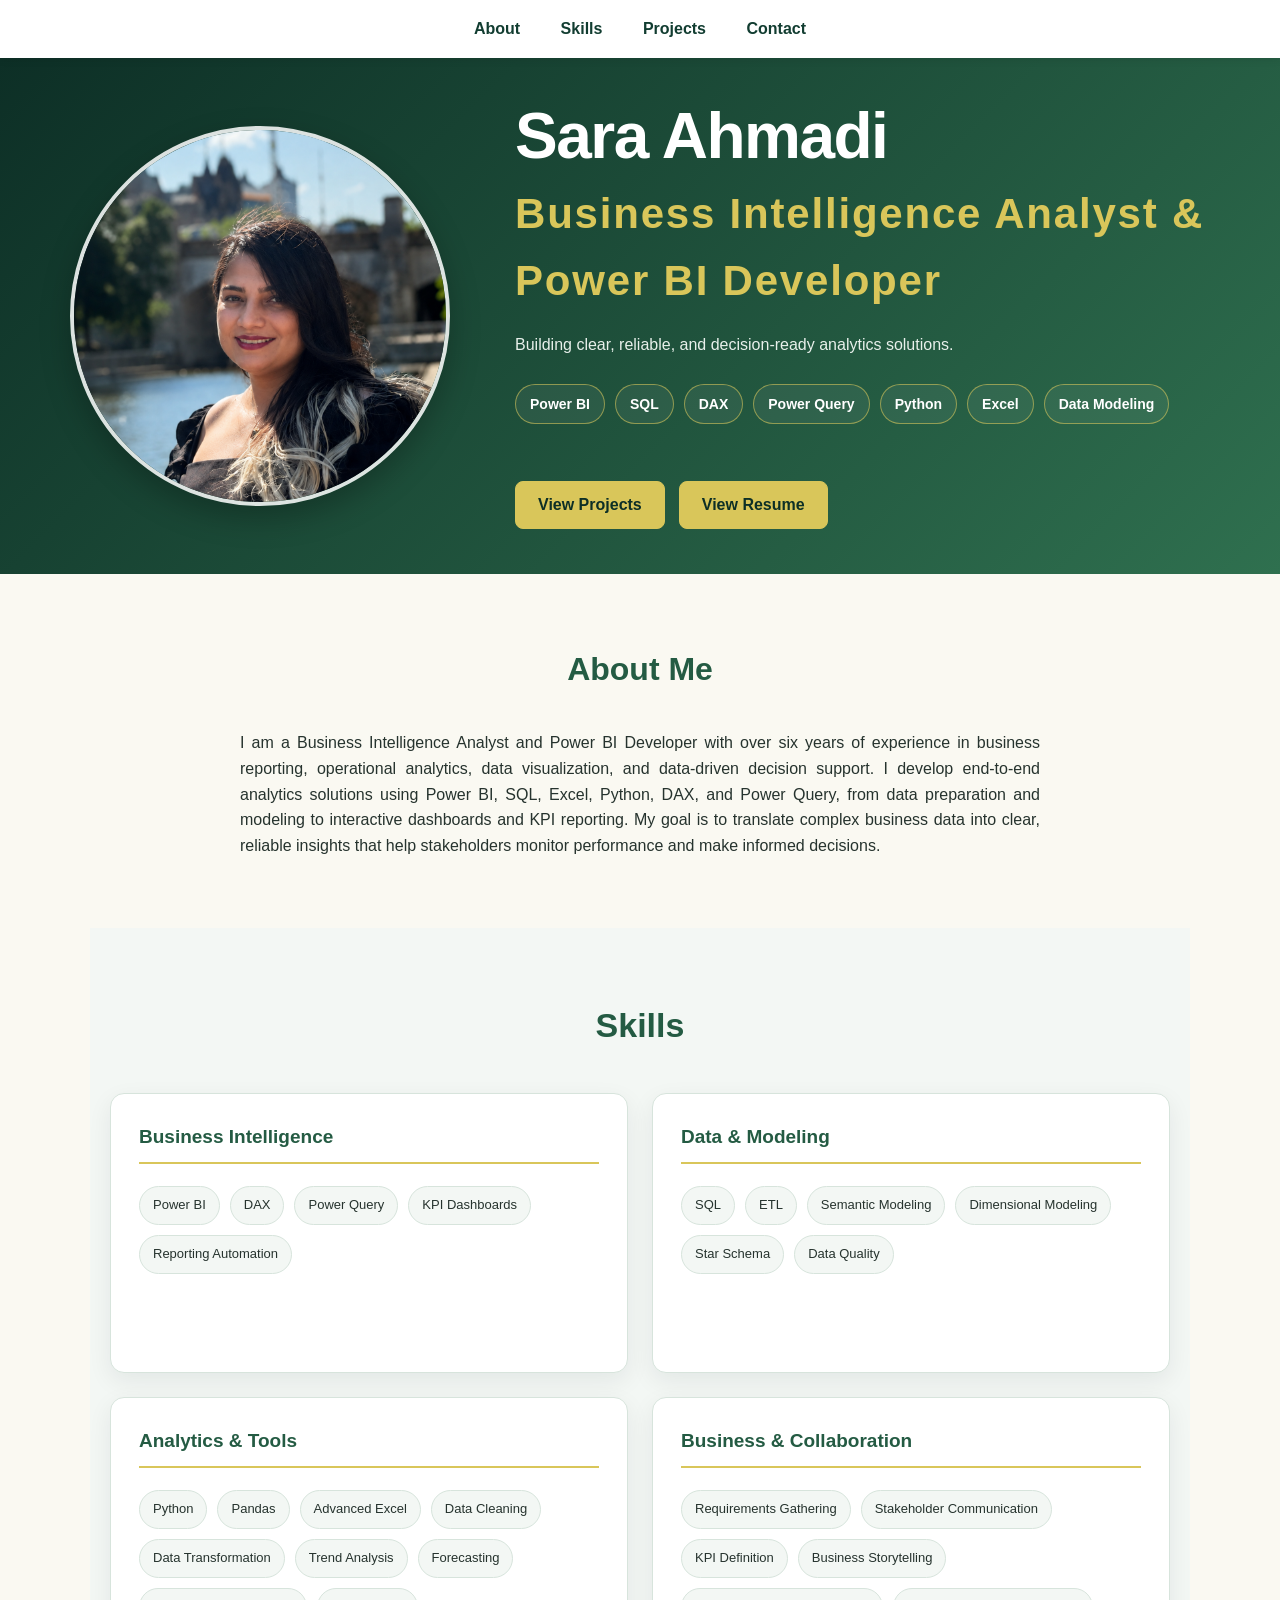
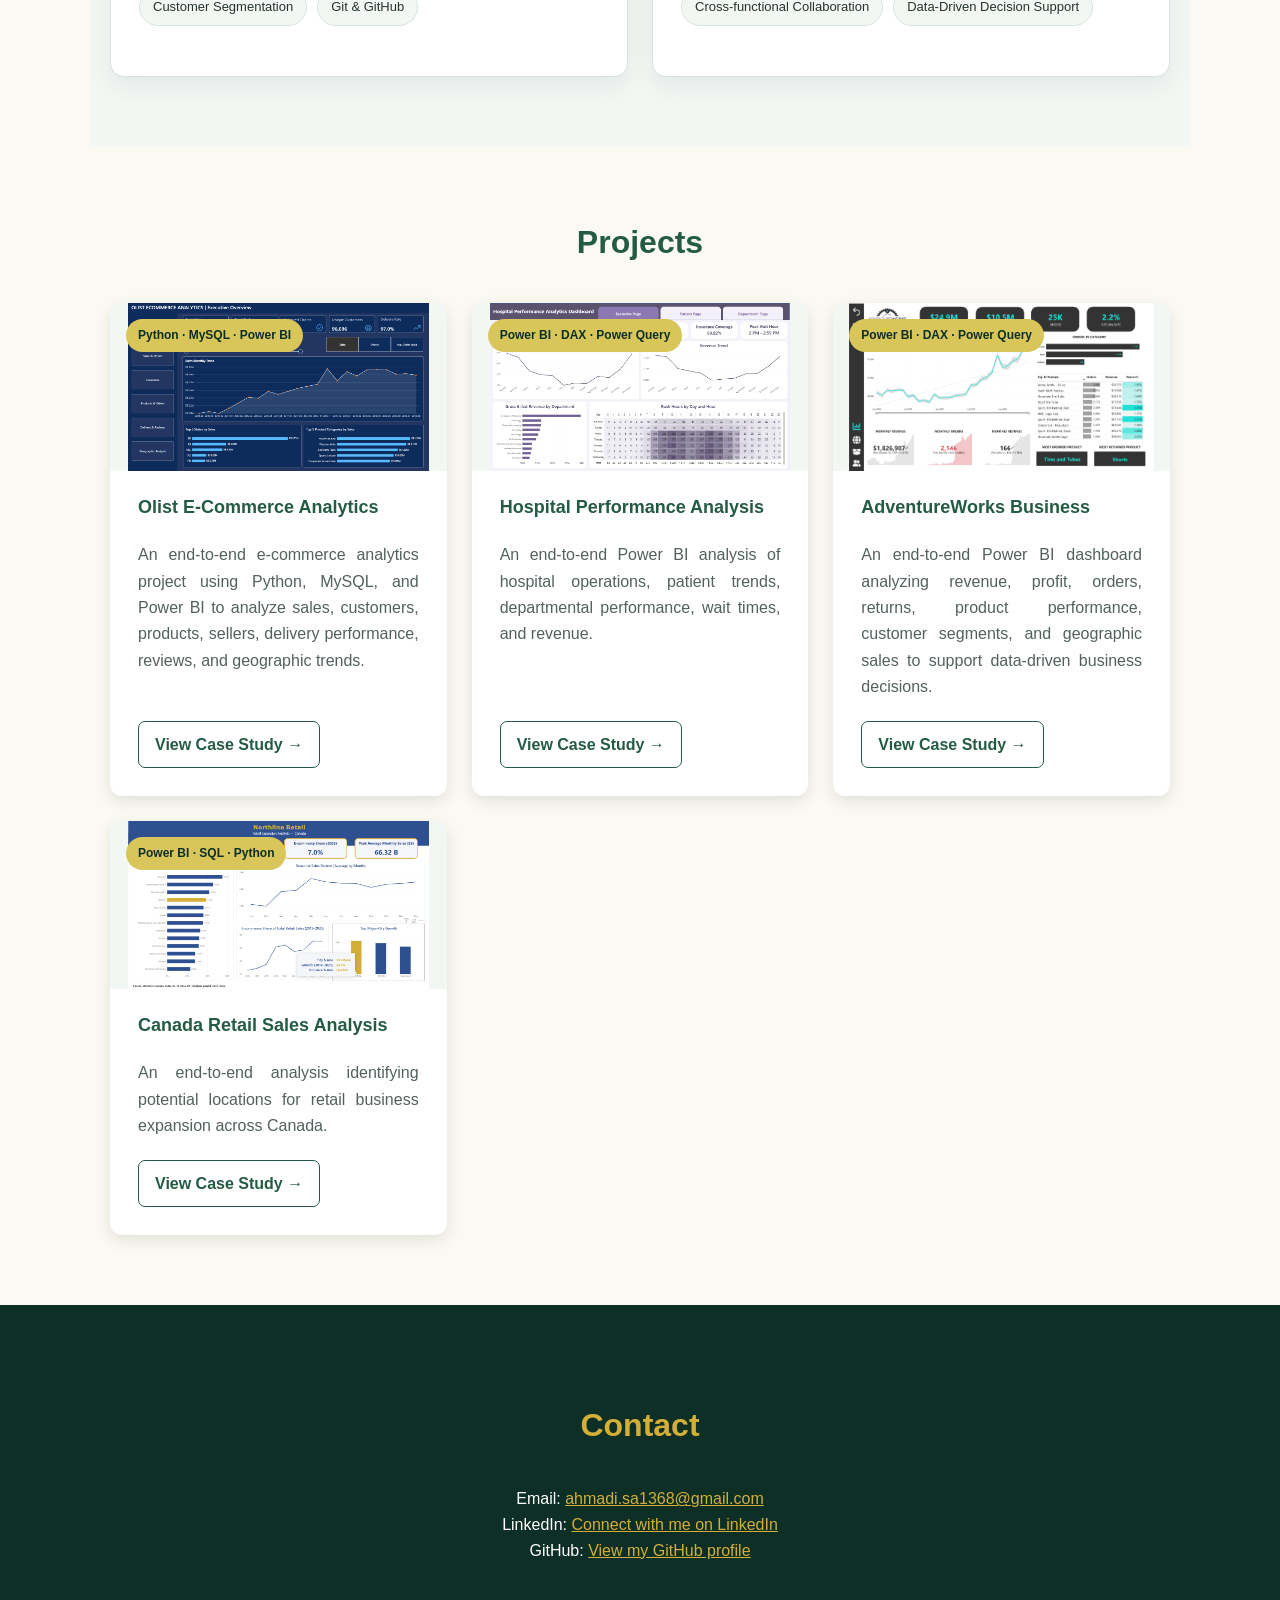
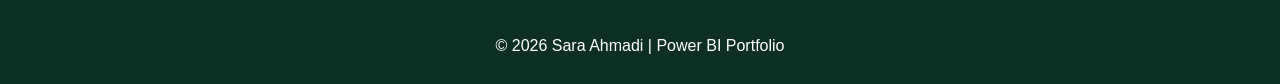
==== commit a366a994: "Add Olist project and update portfolio theme" ====
--- a/index.html
+++ b/index.html
@@ -189,6 +189,72 @@
     <h2>Projects</h2>
 
     <div class="projects">
+<!--  Olist E-Commerce Analytics --> 
+
+    <article class="project-card">
+  <a
+    class="project-preview"
+    href="projects/olist-ecommerce.html"
+  >
+    <img
+      src="assets/images/olist-ecommerce/01-executive-overview.png"
+      alt="Olist E-Commerce Analytics Power BI dashboard"
+    >
+
+    <span class="project-type">Python · MySQL · Power BI</span>
+  </a>
+
+  <div class="project-content">
+    <h3>Olist E-Commerce Analytics</h3>
+
+    <p lang="en">
+      An end-to-end e-commerce analytics project using Python, MySQL,
+      and Power BI to analyze sales, customers, products, sellers,
+      delivery performance, reviews, and geographic trends.
+    </p>
+
+    <a
+      class="project-link"
+      href="projects/olist-ecommerce.html"
+    >
+      View Case Study →
+    </a>
+  </div>
+</article>
+
+<!-- Hospital Performance Analysis -->
+
+ <article class="project-card">
+        <a
+          class="project-preview"
+          href="projects/adventureworks.html"
+        >
+          <img
+            src="assets/images/ottawa-hospital/executive-summary.png"
+            alt="Ottawa Hospital Performance Analysis Power BI dashboard"
+          >
+
+          <span class="project-type">Power BI · DAX · Power Query</span>
+        </a>
+
+        <div class="project-content">
+          <h3>Hospital Performance Analysis</h3>
+
+          <p>
+           An end-to-end Power BI analysis of hospital operations, patient trends, departmental performance, wait times, and revenue.
+          </p>
+
+          <a
+            class="project-link"
+            href="projects/ottawa-hospital.html"
+          >
+            View Case Study →
+          </a>
+        </div>
+      </article> 
+
+
+<!-- AdventureWorks Business-->
          <article class="project-card">
         <a
           class="project-preview"
@@ -219,6 +285,7 @@
           </a>
         </div>
       </article>
+
       <article class="project-card">
         <a
           class="project-preview"
@@ -248,34 +315,8 @@
           </a>
         </div>
     </article>
-          <article class="project-card">
-        <a
-          class="project-preview"
-          href="projects/adventureworks.html"
-        >
-          <img
-            src="assets/images/ottawa-hospital/executive-summary.png"
-            alt="Ottawa Hospital Performance Analysis Power BI dashboard"
-          >
-
-          <span class="project-type">Power BI · DAX · Power Query</span>
-        </a>
-
-        <div class="project-content">
-          <h3>Hospital Performance Analysis</h3>
-
-          <p>
-           An end-to-end Power BI analysis of hospital operations, patient trends, departmental performance, wait times, and revenue.
-          </p>
-
-          <a
-            class="project-link"
-            href="projects/ottawa-hospital.html"
-          >
-            View Case Study →
-          </a>
-        </div>
-      </article> 
+
+         
       
 <!--     <div class="badge-base LI-profile-badge" data-locale="en_US" data-size="large" data-theme="dark" data-type="HORIZONTAL" data-vanity="saraahmadi90" data-version="v1"><a class="badge-base__link LI-simple-link" href="https://ca.linkedin.com/in/saraahmadi90?trk=profile-badge">Sara Ahmadi</a></div>
  -->              
--- a/css/style.css
+++ b/css/style.css
@@ -4,16 +4,32 @@
       padding: 0;
     }
 
+    :root {
+      --forest-950: #0d2f26;
+      --forest-900: #123d31;
+      --forest-700: #245b43;
+      --forest-600: #2f704f;
+      --gold-500: #d9c65a;
+      --gold-600: #c8ad3f;
+      --ivory-50: #faf9f2;
+      --mint-50: #f3f7f4;
+      --mint-100: #e8f0eb;
+      --mint-200: #d7e4dc;
+      --text-900: #26332e;
+      --text-600: #52615a;
+      --white: #ffffff;
+    }
+
     body {
       font-family: Arial, sans-serif;
       line-height: 1.6;
-      background: #f5f7fa;
-      color: #1f2937;
+      background: var(--ivory-50);
+      color: var(--text-900);
     }
 
     header {
-      background: linear-gradient(135deg, #13233a, #1f4e78);
-      color: white;
+      background: linear-gradient(135deg, var(--forest-950), var(--forest-600));
+      color: var(--white);
       text-align: center;
       padding: 90px 20px;
     }
@@ -32,22 +48,22 @@
     header p {
 /*       max-width: 700px;
  */      margin: auto;
-      color: #e5e7eb;
+      color: var(--mint-100);
     }
 
     .button {
       display: inline-block;
       margin-top: 25px;
       padding: 12px 24px;
-      background: #f2c811;
-      color: #111827;
+      background: var(--gold-500);
+      color: var(--forest-950);
       text-decoration: none;
       border-radius: 6px;
       font-weight: bold;
     }
 
     nav {
-      background: white;
+      background: var(--white);
       padding: 16px;
       text-align: center;
       position: sticky;
@@ -56,7 +72,7 @@
     }
 
     nav a {
-      color: #1f2937;
+      color: var(--forest-900);
       text-decoration: none;
       margin: 0 18px;
       font-weight: bold;
@@ -72,7 +88,7 @@
       text-align: center;
       font-size: 32px;
       margin-bottom: 35px;
-      color: #1f4e78;
+      color: var(--forest-700);
     }
 
     .about {
@@ -96,13 +112,13 @@
     } */
 #skills {
   padding: 70px 20px;
-  background: #f4f7fb;
+  background: var(--mint-50);
 }
 
 #skills h2 {
   margin-bottom: 40px;
   text-align: center;
-  color: #17365d;
+  color: var(--forest-700);
   font-size: 34px;
 }
 
@@ -116,15 +132,15 @@
 
 .skill-category {
   padding: 28px;
-  background: #ffffff;
-  border: 1px solid #e2e8f0;
+  background: var(--white);
+  border: 1px solid var(--mint-200);
   border-radius: 14px;
   box-shadow: 0 8px 24px rgba(15, 23, 42, 0.07);
 }
 
 .skill-category h3 {
   margin-bottom: 22px;
-  color: #17365d;
+  color: var(--forest-700);
   font-size: 19px;
 }
 
@@ -136,22 +152,22 @@
 
 .skill-list span {
   padding: 9px 14px;
-  background: #f3f6fa;
-  border: 1px solid #dbe3ec;
+  background: var(--mint-50);
+  border: 1px solid var(--mint-200);
   border-radius: 999px;
-  color: #1f2937;
+  color: var(--text-900);
   font-size: 14px;
   white-space: nowrap;
 }
 
 .skill-list span:hover {
-  background: #d4af37;
-  border-color: #d4af37;
-  color: #172f4f;
+  background: var(--gold-500);
+  border-color: var(--gold-500);
+  color: var(--forest-950);
 }
 .skill-list span {
-  background: #f8fafc;
-  border: 1px solid #dbe3ec;
+  background: var(--mint-50);
+  border: 1px solid var(--mint-200);
   padding: 8px 13px;
   font-size: 13px;
 }
@@ -159,8 +175,8 @@
   min-height: 280px;
 }
 .skill-category h3 {
-  color: #17365d;
-  border-bottom: 2px solid #d4af37;
+  color: var(--forest-700);
+  border-bottom: 2px solid var(--gold-500);
   padding-bottom: 10px;
 }
 .skill-grid {
@@ -184,7 +200,7 @@
   display: flex;
   flex-direction: column;
   overflow: hidden;
-  background: #ffffff;
+  background: var(--white);
   border-radius: 12px;
   box-shadow: 0 5px 16px rgba(0, 0, 0, 0.1);
   transition:
@@ -202,7 +218,7 @@
   width: 100%;
   aspect-ratio: 16 / 8;
   overflow: hidden;
-  background: #f8fafc;
+  background: var(--mint-50);
 }
 
 .project-preview img {
@@ -223,8 +239,8 @@
   left: 16px;
   padding: 7px 12px;
   border-radius: 999px;
-  background: rgba(23, 54, 93, 0.92);
-  color: #ffffff;
+  background: var(--gold-500);
+  color: var(--forest-950);
   font-size: 12px;
   font-weight: 700;
 }
@@ -238,14 +254,14 @@
 .project-content h3 {
   min-height: 35px;
   margin: 0 0 12px;
-  color: #17365d;
+  color: var(--forest-700);
   font-size: 18px;
   line-height: 1.35;
 }
 
 .project-content p {
   margin: 0 0 20px;
-  color: #4b5563;
+  color: var(--text-600);
   line-height: 1.65;
 
   text-align: justify;
@@ -260,16 +276,16 @@
   align-self: flex-start;
   margin-top: auto;
   padding: 10px 16px;
-  border: 1px solid #17365d;
+  border: 1px solid var(--forest-700);
   border-radius: 7px;
-  color: #17365d;
+  color: var(--forest-700);
   text-decoration: none;
   font-weight: 700;
 }
 
 .project-link:hover {
-  background: #17365d;
-  color: #ffffff;
+  background: var(--forest-700);
+  color: var(--white);
 }
 
     .contact {
@@ -277,8 +293,8 @@
     }
 
     footer {
-      background: #13233a;
-      color: white;
+      background: var(--forest-950);
+      color: var(--white);
       text-align: center;
       padding: 25px;
     }
@@ -295,8 +311,8 @@
     }
 
 .hero {
-  background: linear-gradient(135deg, #13233a, #1f4e78);
-  color: white;
+  background: linear-gradient(135deg, var(--forest-950), var(--forest-600));
+  color: var(--white);
   padding: 45px 20px;
 }
 .hero-content {
@@ -317,7 +333,7 @@
   font-size: clamp(42px, 5vw, 25px);
   font-weight: 700;
   letter-spacing: 1.8px;
-  color: #D4AF37;
+  color: var(--gold-500);
 }
 
 .hero-content h1 {
@@ -340,7 +356,7 @@
   margin-bottom: 24px;
   font-size: clamp(24px, 2.5vw, 38px);
   line-height: 1.25;
-  color: #ffffff;
+  color: var(--gold-500);
 }
 
 /* .hero-description {
@@ -356,14 +372,14 @@
  margin: 14px 0;
   font-size: 17px;
   line-height: 1.75;
-  color: #e2e8f0;
+  color: var(--mint-100);
 }
 
 .hero-description.secondary {
   margin: 14px 0;
   font-size: 17px;
   line-height: 1.75;
-  color: #e2e8f0;
+  color: var(--mint-100);
 }
 
 .hero-skills {
@@ -375,12 +391,12 @@
 
 .hero-skills span {
   padding: 8px 14px;
-  border: 1px solid rgba(255, 255, 255, 0.24);
+  border: 1px solid rgba(217, 198, 90, 0.58);
   border-radius: 999px;
-  background: rgba(255, 255, 255, 0.08);
+  background: rgba(255, 255, 255, 0.06);
   font-size: 14px;
   font-weight: 600;
-  color: #ffffff;
+  color: var(--white);
 }
 
 .hero-actions {
@@ -410,14 +426,15 @@
 }
 
 .secondary-button, .primary-button {
-  border: 1px solid rgba(255, 255, 255, 0.65);
-  color: #ffffff;
-  background: #D4AF37;
+  border: 1px solid var(--gold-500);
+  color: var(--forest-950);
+  background: var(--gold-500);
 }
 
 .secondary-button:hover, .primary-button:hover {
-  background: rgba(255, 255, 255, 0.1);
-  border-color: #ffffff;
+  background: var(--gold-600);
+  border-color: var(--gold-600);
+  color: var(--forest-950);
 }
 
 
@@ -580,4 +597,4 @@
     margin: 4px 6px;
     font-size: 13px;
   }
-}+}
